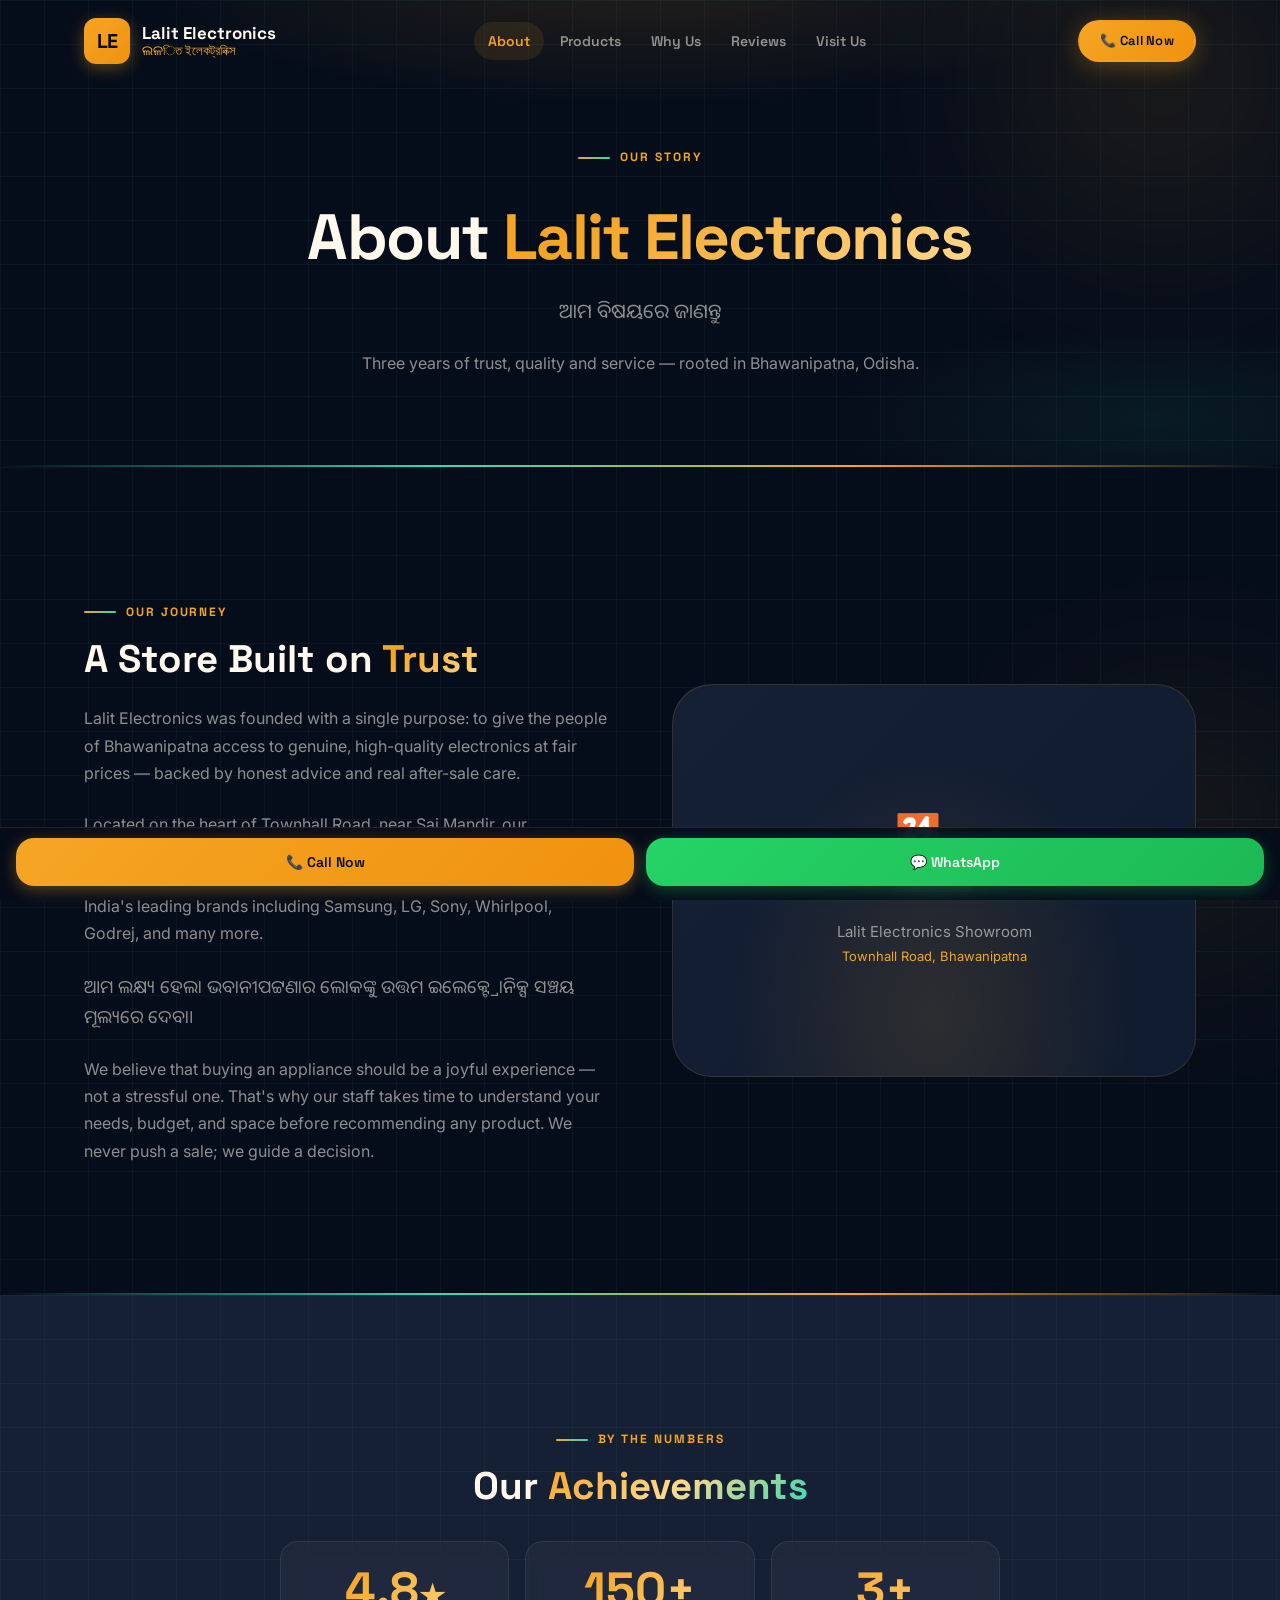
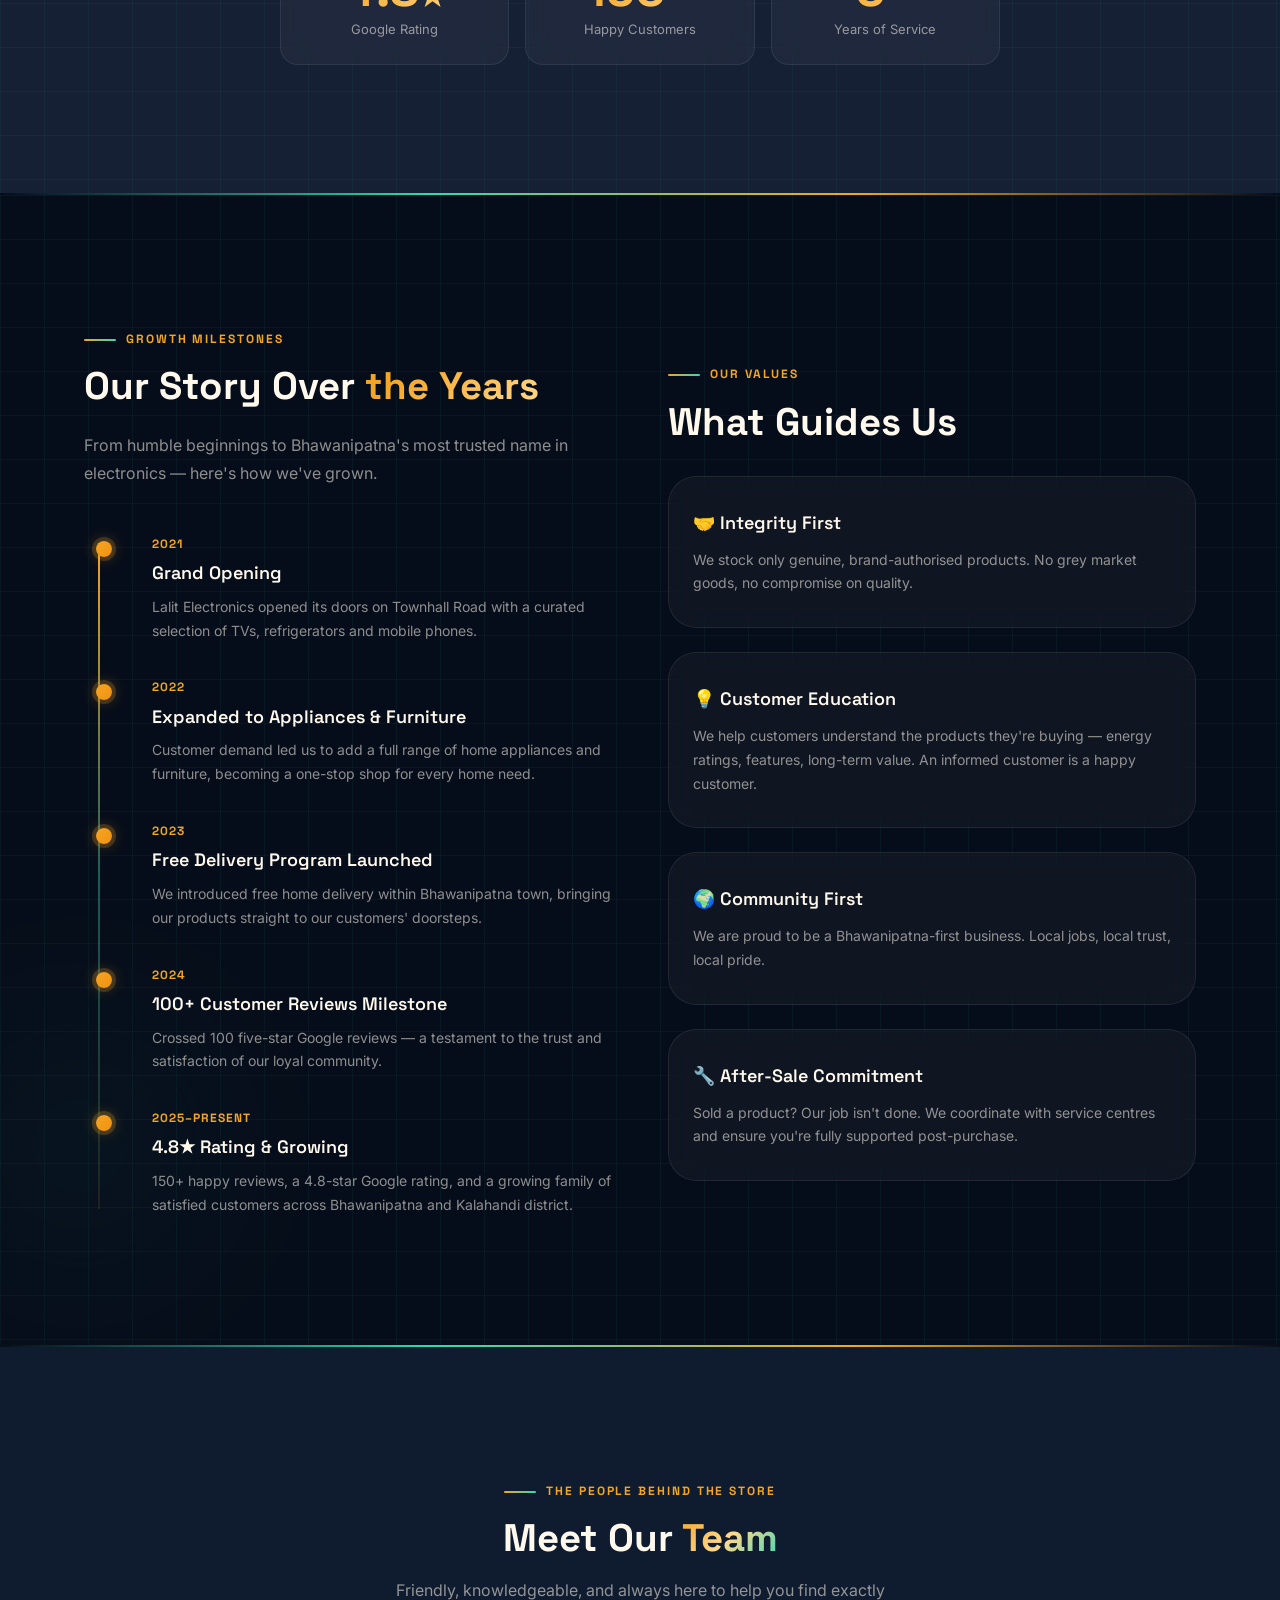
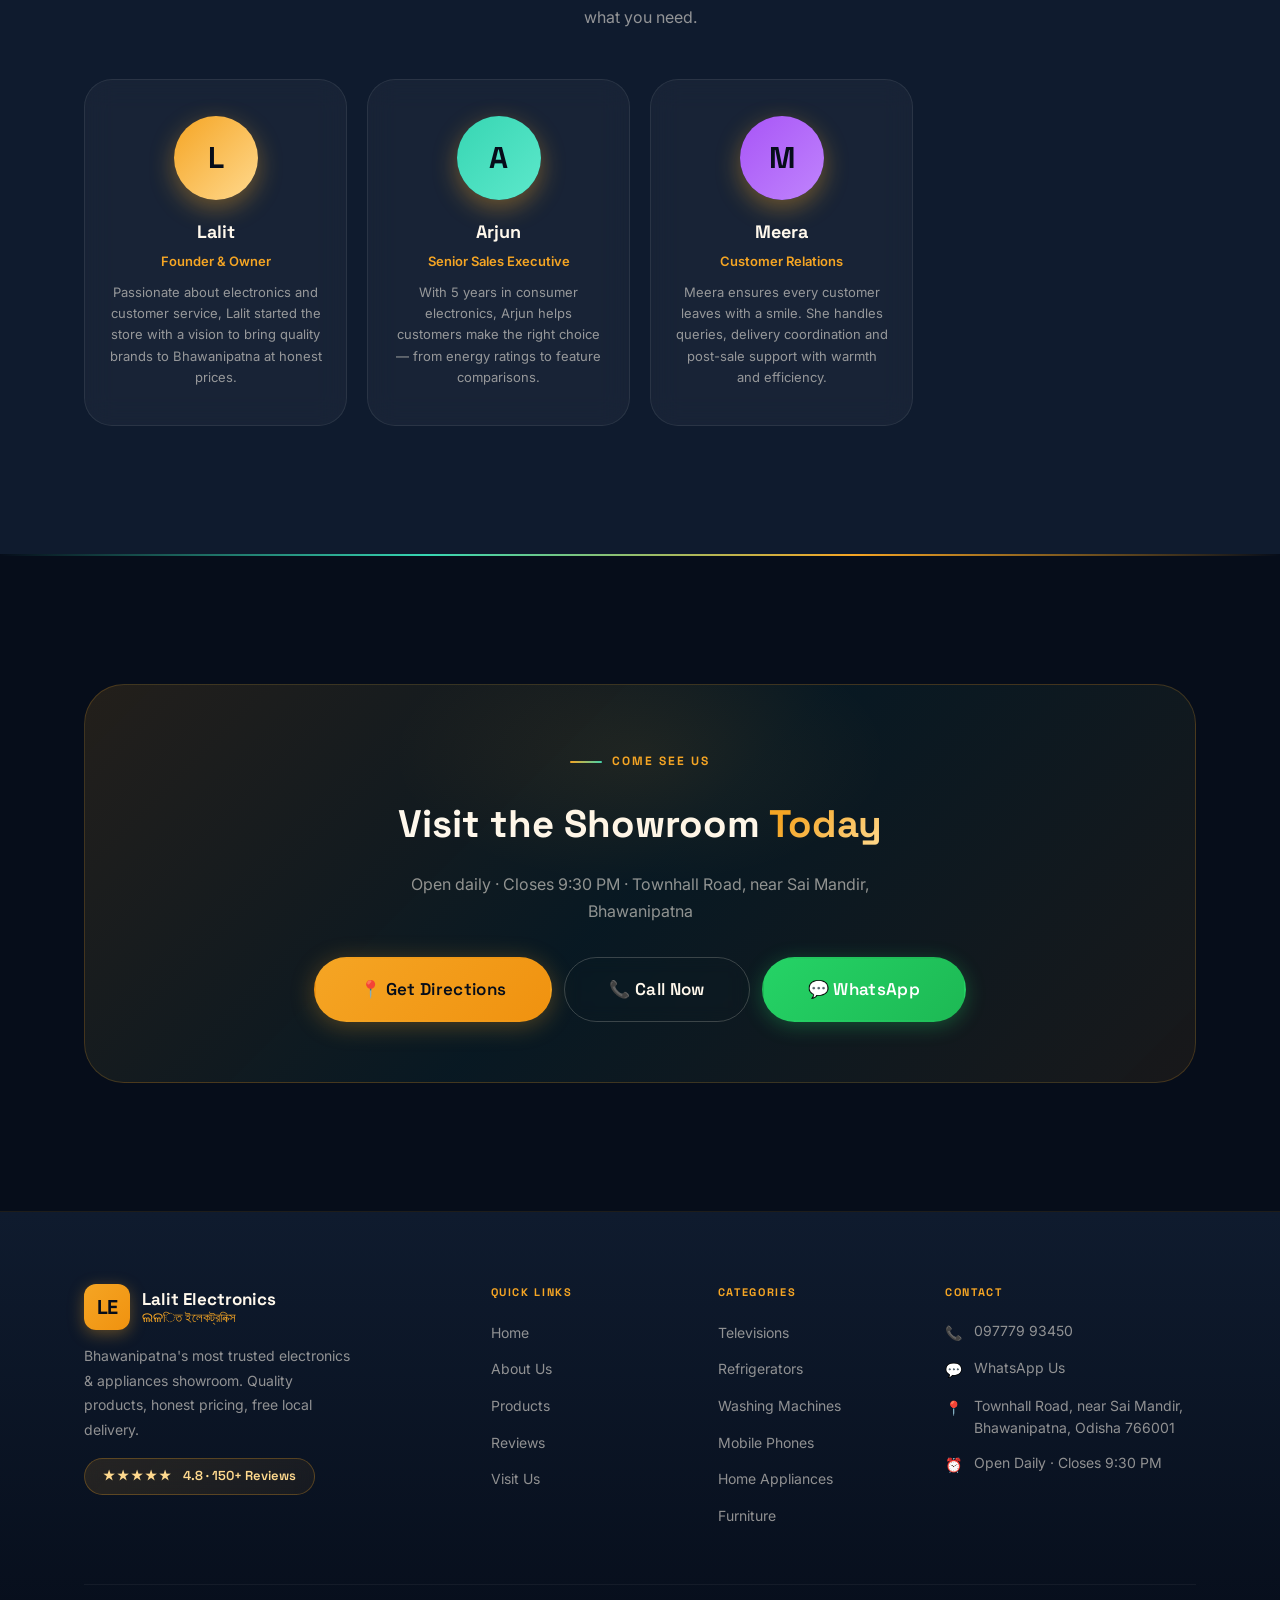
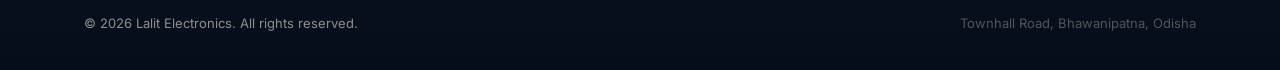
==== about.html @ ec1c6d99 "Initial commit with premium design overhaul" ====
<!DOCTYPE html>
<html lang="en">
<head>
  <meta charset="UTF-8" />
  <meta name="viewport" content="width=device-width, initial-scale=1.0" />
  <title>About Us — Lalit Electronics | Our Story, Bhawanipatna, Odisha</title>
  <meta name="description" content="Learn about Lalit Electronics (ଲଳিত ইলেকট্রনিক্স) — Bhawanipatna's trusted electronics store since 2021. Our story, team and milestones on Townhall Road, Odisha." />
  <link rel="canonical" href="https://lalitelectronics.in/about.html" />

  <link rel="preconnect" href="https://fonts.googleapis.com" />
  <link rel="preconnect" href="https://fonts.gstatic.com" crossorigin />
  <link href="https://fonts.googleapis.com/css2?family=Space+Grotesk:wght@400;500;600;700;800&family=Inter:wght@300;400;500;600&family=Noto+Sans+Oriya:wght@400;700&display=swap" rel="stylesheet" />
  <link rel="stylesheet" href="styles.css" />

  <script type="application/ld+json">
  {
    "@context": "https://schema.org",
    "@type": "ElectronicsStore",
    "name": "Lalit Electronics",
    "alternateName": "ଲଳিତ ଇଲେକ୍ଟ୍ରୋନিକ୍ସ",
    "url": "https://lalitelectronics.in",
    "telephone": "+919777993450",
    "address": {
      "@type": "PostalAddress",
      "streetAddress": "Townhall Road, near Sai Mandir",
      "addressLocality": "Bhawanipatna",
      "addressRegion": "Odisha",
      "postalCode": "766001",
      "addressCountry": "IN"
    },
    "aggregateRating": {
      "@type": "AggregateRating",
      "ratingValue": "4.8",
      "reviewCount": "150"
    },
    "openingHours": "Mo-Su 00:00-21:30"
  }
  </script>
</head>
<body>

<!-- ══ HEADER ════════════════════════════════════════════ -->
<header id="site-header" role="banner">
  <div class="container">
    <div class="header-inner">
      <a href="index.html" class="site-logo" aria-label="Lalit Electronics – Home">
        <div class="logo-mark" aria-hidden="true">LE</div>
        <div class="logo-text">
          <span class="logo-en">Lalit Electronics</span>
          <span class="logo-or">ଲଳিত ইলেকট্রনিক্স</span>
        </div>
      </a>
      <nav class="site-nav" aria-label="Main navigation">
        <a href="about.html"    data-nav-link>About</a>
        <a href="products.html" data-nav-link>Products</a>
        <a href="index.html#why-us">Why Us</a>
        <a href="reviews.html"  data-nav-link>Reviews</a>
        <a href="contact.html"  data-nav-link>Visit Us</a>
      </nav>
      <div class="header-cta">
        <a href="tel:+919777993450" class="btn btn-primary btn-sm" id="header-call-btn">📞 Call Now</a>
        <button class="hamburger" id="hamburger" aria-label="Open menu" aria-expanded="false" aria-controls="mobile-drawer">
          <span></span><span></span><span></span>
        </button>
      </div>
    </div>
  </div>
</header>

<!-- ══ MOBILE DRAWER ══════════════════════════════════════ -->
<div id="mobile-drawer" role="dialog" aria-label="Navigation menu" aria-modal="true">
  <a href="index.html" class="site-logo">
    <div class="logo-mark" aria-hidden="true">LE</div>
    <div class="logo-text">
      <span class="logo-en">Lalit Electronics</span>
      <span class="logo-or">ଲଳিত ইলেকট্রনিক্স</span>
    </div>
  </a>
  <nav class="drawer-nav" aria-label="Mobile navigation">
    <a href="index.html">Home</a>
    <a href="about.html"    data-nav-link>About</a>
    <a href="products.html" data-nav-link>Products</a>
    <a href="reviews.html"  data-nav-link>Reviews</a>
    <a href="contact.html"  data-nav-link>Visit Us</a>
  </nav>
  <div class="drawer-actions">
    <a href="tel:+919777993450"           class="btn btn-primary btn-lg"   id="drawer-call-btn">📞 Call Now</a>
    <a href="https://wa.me/919777993450"  class="btn btn-whatsapp btn-lg"  target="_blank" rel="noopener noreferrer" id="drawer-wa-btn">💬 WhatsApp</a>
  </div>
</div>

<main id="main-content">

<!-- ══ PAGE HERO ══════════════════════════════════════════ -->
<section class="page-hero" aria-labelledby="about-page-heading">
  <div class="page-hero-bg" aria-hidden="true"></div>
  <div class="page-hero-circuit" aria-hidden="true"></div>
  <div class="orb orb-amber" aria-hidden="true" style="position:absolute;width:480px;height:480px;top:-160px;right:-120px;opacity:.45;pointer-events:none;"></div>
  <div class="container">
    <div class="hero-inner">
      <span class="section-label reveal">Our Story</span>
      <h1 class="display-lg hero-title reveal reveal-delay-1" id="about-page-heading">
        About <span class="gradient-text-amber">Lalit Electronics</span>
      </h1>
      <p class="odia reveal reveal-delay-2" style="color:var(--text-dim);font-size:20px;">ଆମ ବିଷୟରେ ଜାଣନ୍ତୁ</p>
      <p class="body-md reveal reveal-delay-3" style="color:var(--text-dim);max-width:560px;">
        Three years of trust, quality and service — rooted in Bhawanipatna, Odisha.
      </p>
    </div>
  </div>
</section>

<!-- ══ FULL STORY ══════════════════════════════════════════ -->
<div class="teal-stripe" aria-hidden="true"></div>
<section class="section-dark circuit-bg" aria-labelledby="story-heading">
  <div class="orb orb-amber" aria-hidden="true" style="position:absolute;width:400px;height:400px;right:-100px;top:20%;opacity:.4;pointer-events:none;"></div>
  <div class="container">
    <div class="about-split">
      <div class="reveal">
        <span class="section-label">Our Journey</span>
        <h2 class="headline-xl" id="story-heading">A Store Built on <span class="gradient-text-amber">Trust</span></h2>
        <p class="body-md mt-3" style="color:var(--text-dim);">
          Lalit Electronics was founded with a single purpose: to give the people of Bhawanipatna access to genuine, high-quality electronics at fair prices — backed by honest advice and real after-sale care.
        </p>
        <p class="body-md mt-3" style="color:var(--text-dim);">
          Located on the heart of Townhall Road, near Sai Mandir, our showroom has grown from a small electronics outlet to one of the most recognised names in Kalahandi district. We stock products from India's leading brands including Samsung, LG, Sony, Whirlpool, Godrej, and many more.
        </p>
        <p class="odia mt-3" style="color:var(--text-dim);">
          ଆମ ଲକ୍ଷ୍ୟ ହେଲା ଭବାନୀପଟ୍ଟଣାର ଲୋକଙ୍କୁ ଉତ୍ତମ ଇଲେକ୍ଟ୍ରୋନିକ୍ସ ସଞ୍ଚୟ ମୂଲ୍ୟରେ ଦେବା।
        </p>
        <p class="body-md mt-3" style="color:var(--text-dim);">
          We believe that buying an appliance should be a joyful experience — not a stressful one. That's why our staff takes time to understand your needs, budget, and space before recommending any product. We never push a sale; we guide a decision.
        </p>
      </div>
      <div class="about-visual reveal reveal-delay-2">
        <div class="visual-icon" aria-hidden="true">🏪</div>
        <p style="text-align:center;">Lalit Electronics Showroom<br /><span style="color:var(--amber);font-size:13px;">Townhall Road, Bhawanipatna</span></p>
      </div>
    </div>
  </div>
</section>

<!-- ══ STATS ══════════════════════════════════════════════ -->
<div class="teal-stripe" aria-hidden="true"></div>
<section class="section-panel-2 circuit-bg" aria-label="Key statistics">
  <div class="container">
    <div class="text-center mb-4">
      <span class="section-label reveal">By the Numbers</span>
      <h2 class="headline-xl reveal reveal-delay-1">Our <span class="gradient-text">Achievements</span></h2>
    </div>
    <div class="stats-row" style="max-width:720px;margin-inline:auto;grid-template-columns:repeat(3,1fr);">
      <div class="stat-card reveal">
        <div class="stat-number">4.8<span style="font-size:.6em">★</span></div>
        <div class="stat-label">Google Rating</div>
      </div>
      <div class="stat-card reveal reveal-delay-1">
        <div class="stat-number">150+</div>
        <div class="stat-label">Happy Customers</div>
      </div>
      <div class="stat-card reveal reveal-delay-2">
        <div class="stat-number">3+</div>
        <div class="stat-label">Years of Service</div>
      </div>
    </div>
  </div>
</section>

<!-- ══ TIMELINE ════════════════════════════════════════════ -->
<div class="teal-stripe" aria-hidden="true"></div>
<section class="section-dark circuit-bg" aria-labelledby="timeline-heading">
  <div class="orb orb-teal" aria-hidden="true" style="position:absolute;width:400px;height:400px;left:-120px;bottom:0;opacity:.35;pointer-events:none;"></div>
  <div class="container">
    <div class="about-split" style="gap:56px;">
      <div class="reveal">
        <span class="section-label">Growth Milestones</span>
        <h2 class="headline-xl" id="timeline-heading">Our Story Over <span class="gradient-text-amber">the Years</span></h2>
        <p class="body-md mt-3" style="color:var(--text-dim);">
          From humble beginnings to Bhawanipatna's most trusted name in electronics — here's how we've grown.
        </p>
        <div class="timeline mt-6">
          <div class="timeline-item">
            <div class="timeline-year">2021</div>
            <div class="timeline-event">Grand Opening</div>
            <p class="timeline-desc">Lalit Electronics opened its doors on Townhall Road with a curated selection of TVs, refrigerators and mobile phones.</p>
          </div>
          <div class="timeline-item">
            <div class="timeline-year">2022</div>
            <div class="timeline-event">Expanded to Appliances &amp; Furniture</div>
            <p class="timeline-desc">Customer demand led us to add a full range of home appliances and furniture, becoming a one-stop shop for every home need.</p>
          </div>
          <div class="timeline-item">
            <div class="timeline-year">2023</div>
            <div class="timeline-event">Free Delivery Program Launched</div>
            <p class="timeline-desc">We introduced free home delivery within Bhawanipatna town, bringing our products straight to our customers' doorsteps.</p>
          </div>
          <div class="timeline-item">
            <div class="timeline-year">2024</div>
            <div class="timeline-event">100+ Customer Reviews Milestone</div>
            <p class="timeline-desc">Crossed 100 five-star Google reviews — a testament to the trust and satisfaction of our loyal community.</p>
          </div>
          <div class="timeline-item" style="padding-bottom:0;">
            <div class="timeline-year">2025–Present</div>
            <div class="timeline-event">4.8★ Rating &amp; Growing</div>
            <p class="timeline-desc">150+ happy reviews, a 4.8-star Google rating, and a growing family of satisfied customers across Bhawanipatna and Kalahandi district.</p>
          </div>
        </div>
      </div>

      <!-- Values -->
      <div class="reveal reveal-delay-2">
        <span class="section-label">Our Values</span>
        <h2 class="headline-xl">What Guides Us</h2>
        <div style="display:flex;flex-direction:column;gap:24px;margin-top:32px;">
          <div class="why-card">
            <div class="why-title">🤝 Integrity First</div>
            <p class="why-desc">We stock only genuine, brand-authorised products. No grey market goods, no compromise on quality.</p>
          </div>
          <div class="why-card">
            <div class="why-title">💡 Customer Education</div>
            <p class="why-desc">We help customers understand the products they're buying — energy ratings, features, long-term value. An informed customer is a happy customer.</p>
          </div>
          <div class="why-card">
            <div class="why-title">🌍 Community First</div>
            <p class="why-desc">We are proud to be a Bhawanipatna-first business. Local jobs, local trust, local pride.</p>
          </div>
          <div class="why-card">
            <div class="why-title">🔧 After-Sale Commitment</div>
            <p class="why-desc">Sold a product? Our job isn't done. We coordinate with service centres and ensure you're fully supported post-purchase.</p>
          </div>
        </div>
      </div>
    </div>
  </div>
</section>

<!-- ══ TEAM ════════════════════════════════════════════════ -->
<div class="teal-stripe" aria-hidden="true"></div>
<section class="section-panel" aria-labelledby="team-heading">
  <div class="container">
    <div class="text-center mb-4">
      <span class="section-label reveal">The People Behind the Store</span>
      <h2 class="headline-xl reveal reveal-delay-1" id="team-heading">Meet Our <span class="gradient-text">Team</span></h2>
      <p class="body-md text-dim mt-2 reveal reveal-delay-2" style="max-width:500px;margin-inline:auto;">
        Friendly, knowledgeable, and always here to help you find exactly what you need.
      </p>
    </div>
    <div class="team-grid mt-6">
      <div class="team-card reveal">
        <div class="team-avatar" aria-label="Lalit, Owner">L</div>
        <div class="team-name">Lalit</div>
        <div class="team-role">Founder &amp; Owner</div>
        <p class="team-bio">Passionate about electronics and customer service, Lalit started the store with a vision to bring quality brands to Bhawanipatna at honest prices.</p>
      </div>
      <div class="team-card reveal reveal-delay-1">
        <div class="team-avatar" style="background:linear-gradient(135deg,#37D6B3,#5de8cb);" aria-label="Arjun, Sales Lead">A</div>
        <div class="team-name">Arjun</div>
        <div class="team-role">Senior Sales Executive</div>
        <p class="team-bio">With 5 years in consumer electronics, Arjun helps customers make the right choice — from energy ratings to feature comparisons.</p>
      </div>
      <div class="team-card reveal reveal-delay-2">
        <div class="team-avatar" style="background:linear-gradient(135deg,#a855f7,#c084fc);" aria-label="Meera, Customer Relations">M</div>
        <div class="team-name">Meera</div>
        <div class="team-role">Customer Relations</div>
        <p class="team-bio">Meera ensures every customer leaves with a smile. She handles queries, delivery coordination and post-sale support with warmth and efficiency.</p>
      </div>
    </div>
  </div>
</section>

<!-- ══ CTA BANNER ══════════════════════════════════════════ -->
<div class="teal-stripe" aria-hidden="true"></div>
<section class="section-dark" aria-labelledby="about-cta-heading">
  <div class="container">
    <div class="cta-banner reveal">
      <span class="section-label text-center" style="justify-content:center;">Come See Us</span>
      <h2 class="headline-xl mt-2" id="about-cta-heading">Visit the Showroom <span class="gradient-text-amber">Today</span></h2>
      <p class="body-md mt-3" style="color:var(--text-dim);max-width:480px;margin-inline:auto;">
        Open daily · Closes 9:30 PM · Townhall Road, near Sai Mandir, Bhawanipatna
      </p>
      <div style="display:flex;gap:12px;flex-wrap:wrap;justify-content:center;margin-top:32px;">
        <a href="contact.html"                 class="btn btn-primary btn-lg"  id="about-cta-visit">📍 Get Directions</a>
        <a href="tel:+919777993450"            class="btn btn-outline btn-lg"  id="about-cta-call">📞 Call Now</a>
        <a href="https://wa.me/919777993450"   class="btn btn-whatsapp btn-lg" target="_blank" rel="noopener noreferrer" id="about-cta-wa">💬 WhatsApp</a>
      </div>
    </div>
  </div>
</section>

</main>

<!-- ══ FOOTER ═════════════════════════════════════════════ -->
<footer id="site-footer" role="contentinfo">
  <div class="container">
    <div class="footer-grid">
      <div class="footer-brand">
        <a href="index.html" class="site-logo" aria-label="Lalit Electronics Home">
          <div class="logo-mark" aria-hidden="true">LE</div>
          <div class="logo-text">
            <span class="logo-en">Lalit Electronics</span>
            <span class="logo-or">ଲଳিত ইলেকট্রনিক্স</span>
          </div>
        </a>
        <p class="footer-desc">Bhawanipatna's most trusted electronics &amp; appliances showroom. Quality products, honest pricing, free local delivery.</p>
        <div style="margin-top:16px;"><div class="rating-pill" style="font-size:13px;"><span class="stars">★★★★★</span> 4.8 · 150+ Reviews</div></div>
      </div>
      <div>
        <div class="footer-heading">Quick Links</div>
        <ul class="footer-links">
          <li><a href="index.html">Home</a></li>
          <li><a href="about.html">About Us</a></li>
          <li><a href="products.html">Products</a></li>
          <li><a href="reviews.html">Reviews</a></li>
          <li><a href="contact.html">Visit Us</a></li>
        </ul>
      </div>
      <div>
        <div class="footer-heading">Categories</div>
        <ul class="footer-links">
          <li><a href="products.html#televisions">Televisions</a></li>
          <li><a href="products.html#refrigerators">Refrigerators</a></li>
          <li><a href="products.html#washing-machines">Washing Machines</a></li>
          <li><a href="products.html#mobile-phones">Mobile Phones</a></li>
          <li><a href="products.html#home-appliances">Home Appliances</a></li>
          <li><a href="products.html#furniture">Furniture</a></li>
        </ul>
      </div>
      <div>
        <div class="footer-heading">Contact</div>
        <a href="tel:+919777993450" class="footer-contact-item" id="footer-phone"><span class="icon" aria-hidden="true">📞</span><span>097779 93450</span></a>
        <a href="https://wa.me/919777993450" class="footer-contact-item" target="_blank" rel="noopener noreferrer" id="footer-wa"><span class="icon" aria-hidden="true">💬</span><span>WhatsApp Us</span></a>
        <div class="footer-contact-item"><span class="icon" aria-hidden="true">📍</span><span>Townhall Road, near Sai Mandir, Bhawanipatna, Odisha 766001</span></div>
        <div class="footer-contact-item"><span class="icon" aria-hidden="true">⏰</span><span>Open Daily · Closes 9:30 PM</span></div>
      </div>
    </div>
    <div class="footer-bottom">
      <p class="footer-copy">&copy; <span class="footer-year">2026</span> Lalit Electronics. All rights reserved.</p>
      <p class="footer-copy" style="color:rgba(255,248,236,.3);">Townhall Road, Bhawanipatna, Odisha</p>
    </div>
  </div>
</footer>

<!-- ══ STICKY MOBILE BAR ═══════════════════════════════════ -->
<div id="mobile-bar" role="navigation" aria-label="Quick actions" style="display:flex;">
  <a href="tel:+919777993450"          class="mbar-call" id="mbar-call">📞 Call Now</a>
  <a href="https://wa.me/919777993450" class="mbar-wa"   target="_blank" rel="noopener noreferrer" id="mbar-wa">💬 WhatsApp</a>
</div>

<script src="script.js"></script>
</body>
</html>
---- styles.css ----
/* ============================================================
   LALIT ELECTRONICS — PREMIUM DESIGN SYSTEM v2
   Ultra-modern · Glassmorphic · Neon Accents · Cinematic
   ============================================================ */

@import url('https://fonts.googleapis.com/css2?family=Space+Grotesk:wght@400;500;600;700;800&family=Inter:wght@300;400;500;600&family=Noto+Sans+Oriya:wght@400;700&display=swap');

/* ── Design Tokens ─────────────────────────────────────── */
:root {
  --ink:          #060d1a;
  --ink-2:        #0B1220;
  --panel:        #0f1b2e;
  --panel-2:      #162035;
  --panel-3:      #1c2840;
  --glass:        rgba(255,255,255,.04);
  --glass-border: rgba(255,255,255,.08);
  --amber:        #F5A524;
  --amber-soft:   #FFD98E;
  --amber-glow:   rgba(245,165,36,.18);
  --amber-dim:    rgba(245,165,36,.08);
  --teal:         #37D6B3;
  --teal-glow:    rgba(55,214,179,.14);
  --paper:        #F6F3EC;
  --paper-dim:    #EAE5D8;
  --cream:        #FFF8EC;
  --text-dim:     rgba(255,248,236,.55);
  --text-mid:     rgba(255,248,236,.78);
  --circuit:      rgba(55,214,179,.05);

  --font-head: 'Space Grotesk', sans-serif;
  --font-body: 'Inter', sans-serif;
  --font-odia: 'Noto Sans Oriya', sans-serif;

  --ease-out:    cubic-bezier(.16,1,.3,1);
  --ease-spring: cubic-bezier(.34,1.56,.64,1);
  --ease-bounce: cubic-bezier(.68,-.6,.32,1.6);

  --r-sm:   4px;
  --r-md:   10px;
  --r-lg:   18px;
  --r-xl:   28px;
  --r-2xl:  40px;
  --r-full: 9999px;

  --section-v: clamp(72px,10vw,128px);
  --page-h:    clamp(20px,5vw,80px);
  --gap:       8px;
}

/* ── Reset ─────────────────────────────────────────────── */
*, *::before, *::after { box-sizing: border-box; margin: 0; padding: 0; }
html { scroll-behavior: smooth; font-size: 16px; }
body {
  font-family: var(--font-body);
  background: var(--ink);
  color: var(--cream);
  line-height: 1.6;
  overflow-x: hidden;
}
img { display: block; max-width: 100%; }
a { color: inherit; text-decoration: none; }
ul { list-style: none; }
button { border: none; background: none; cursor: pointer; font-family: inherit; }
input, textarea, select { font-family: inherit; }

/* ── Focus ─────────────────────────────────────────────── */
:focus-visible {
  outline: 2px solid var(--amber);
  outline-offset: 3px;
  border-radius: var(--r-sm);
}

/* ── Gradient Text ─────────────────────────────────────── */
.gradient-text {
  background: linear-gradient(135deg, var(--amber) 0%, var(--amber-soft) 50%, var(--teal) 100%);
  -webkit-background-clip: text;
  -webkit-text-fill-color: transparent;
  background-clip: text;
}
.gradient-text-amber {
  background: linear-gradient(135deg, var(--amber) 20%, var(--amber-soft) 100%);
  -webkit-background-clip: text;
  -webkit-text-fill-color: transparent;
  background-clip: text;
}

/* ── Typography ────────────────────────────────────────── */
.display-xl {
  font-family: var(--font-head);
  font-size: clamp(38px,6.5vw,88px);
  font-weight: 800;
  line-height: 1.04;
  letter-spacing: -0.03em;
}
.display-lg {
  font-family: var(--font-head);
  font-size: clamp(30px,5vw,64px);
  font-weight: 700;
  line-height: 1.08;
  letter-spacing: -0.025em;
}
.headline-xl {
  font-family: var(--font-head);
  font-size: clamp(22px,3vw,44px);
  font-weight: 700;
  line-height: 1.18;
}
.headline-md {
  font-family: var(--font-head);
  font-size: clamp(18px,2.2vw,30px);
  font-weight: 600;
  line-height: 1.3;
}
.headline-sm {
  font-family: var(--font-head);
  font-size: clamp(16px,1.8vw,22px);
  font-weight: 600;
  line-height: 1.4;
}
.body-lg  { font-size: 18px; line-height: 1.75; }
.body-md  { font-size: 16px; line-height: 1.7;  }
.body-sm  { font-size: 14px; line-height: 1.65; }
.label-caps {
  font-family: var(--font-head);
  font-size: 12px; font-weight: 700;
  letter-spacing: 0.14em;
  text-transform: uppercase;
}
.odia {
  font-family: var(--font-odia);
  font-size: 18px;
  line-height: 1.7;
}

/* ── Container ─────────────────────────────────────────── */
.container {
  width: 100%;
  max-width: 1240px;
  margin-inline: auto;
  padding-inline: var(--page-h);
}

/* ── Utilities ─────────────────────────────────────────── */
.text-amber  { color: var(--amber); }
.text-teal   { color: var(--teal); }
.text-cream  { color: var(--cream); }
.text-dim    { color: var(--text-dim); }
.text-center { text-align: center; }
.mt-1 { margin-top: 8px; }  .mt-2 { margin-top: 16px; }
.mt-3 { margin-top: 24px; } .mt-4 { margin-top: 32px; }
.mt-6 { margin-top: 48px; } .mt-8 { margin-top: 64px; }
.mb-2 { margin-bottom: 16px; } .mb-4 { margin-bottom: 32px; }
.flex-center  { display: flex; align-items: center; justify-content: center; }
.flex-between { display: flex; align-items: center; justify-content: space-between; }
.gap-2 { gap: 16px; } .gap-3 { gap: 24px; } .gap-4 { gap: 32px; }

/* ── Decorative Orbs ───────────────────────────────────── */
.orb {
  position: absolute;
  border-radius: 50%;
  filter: blur(80px);
  pointer-events: none;
  z-index: 0;
  animation: orb-drift 8s ease-in-out infinite;
}
.orb-amber {
  background: radial-gradient(circle, rgba(245,165,36,.28) 0%, transparent 70%);
}
.orb-teal {
  background: radial-gradient(circle, rgba(55,214,179,.18) 0%, transparent 70%);
}
@keyframes orb-drift {
  0%,100% { transform: translate(0,0) scale(1); }
  33%      { transform: translate(20px,-15px) scale(1.05); }
  66%      { transform: translate(-15px,20px) scale(.96); }
}

/* ── Circuit Texture ───────────────────────────────────── */
.circuit-bg {
  position: relative;
}
.circuit-bg::before {
  content: '';
  position: absolute; inset: 0; z-index: 0;
  background-image:
    linear-gradient(var(--circuit) 1px, transparent 1px),
    linear-gradient(90deg, var(--circuit) 1px, transparent 1px);
  background-size: 44px 44px;
  pointer-events: none;
}
.circuit-bg > * { position: relative; z-index: 1; }

/* ── Ambient Pulse ─────────────────────────────────────── */
.amber-glow::after {
  content: '';
  position: absolute;
  bottom: -80px; left: 50%; transform: translateX(-50%);
  width: 700px; height: 350px;
  background: radial-gradient(ellipse at center, rgba(245,165,36,.16) 0%, transparent 68%);
  pointer-events: none;
  animation: ambient-pulse 4s ease-in-out infinite;
}
@keyframes ambient-pulse {
  0%,100% { opacity:.55; transform: translateX(-50%) scale(1);   }
  50%      { opacity:1;   transform: translateX(-50%) scale(1.1); }
}

/* ── Animated Gradient Border ──────────────────────────── */
@property --angle {
  syntax: '<angle>';
  initial-value: 0deg;
  inherits: false;
}
.glow-border {
  position: relative;
  border-radius: var(--r-lg);
  z-index: 0;
}
.glow-border::before {
  content: '';
  position: absolute; inset: -1px; z-index: -1;
  border-radius: inherit;
  background: conic-gradient(from var(--angle),
    transparent 60%,
    var(--amber) 72%,
    var(--teal)  80%,
    transparent 90%
  );
  animation: spin-border 4s linear infinite;
  opacity: 0;
  transition: opacity .35s;
}
.glow-border:hover::before { opacity: 1; }
@keyframes spin-border {
  to { --angle: 360deg; }
}

/* ── Section Heading Label ─────────────────────────────── */
.section-label {
  display: inline-flex;
  align-items: center;
  gap: 10px;
  color: var(--amber);
  font-family: var(--font-head);
  font-size: 12px;
  font-weight: 700;
  letter-spacing: 0.16em;
  text-transform: uppercase;
  margin-bottom: 14px;
}
.section-label::before {
  content: '';
  width: 32px; height: 2px;
  background: linear-gradient(90deg, var(--amber), var(--teal));
  border-radius: 2px;
}

/* ── Scroll Reveal ─────────────────────────────────────── */
.reveal {
  opacity: 0;
  transform: translateY(36px);
  transition: opacity .7s var(--ease-out), transform .7s var(--ease-out);
}
.reveal.visible { opacity: 1; transform: translateY(0); }
.reveal-delay-1 { transition-delay: .1s; }
.reveal-delay-2 { transition-delay: .2s; }
.reveal-delay-3 { transition-delay: .32s; }
.reveal-delay-4 { transition-delay: .44s; }
.reveal-left  { transform: translateX(-40px); }
.reveal-right { transform: translateX(40px);  }
.reveal-left.visible, .reveal-right.visible { transform: translateX(0); }

/* ── Buttons ───────────────────────────────────────────── */
.btn {
  position: relative;
  display: inline-flex;
  align-items: center;
  justify-content: center;
  gap: 8px;
  padding: 13px 30px;
  border-radius: var(--r-full);
  font-family: var(--font-head);
  font-size: 15px;
  font-weight: 600;
  letter-spacing: 0.02em;
  transition: all .25s var(--ease-out);
  cursor: pointer;
  white-space: nowrap;
  overflow: hidden;
}
/* Shimmer sweep */
.btn::after {
  content: '';
  position: absolute;
  inset: 0;
  background: linear-gradient(105deg, transparent 40%, rgba(255,255,255,.22) 50%, transparent 60%);
  transform: translateX(-100%);
  transition: transform .5s ease;
}
.btn:hover::after { transform: translateX(100%); }

.btn-primary {
  background: linear-gradient(135deg, var(--amber) 0%, #f0920f 100%);
  color: var(--ink);
  border: 2px solid transparent;
  box-shadow: 0 4px 24px rgba(245,165,36,.3);
}
.btn-primary:hover {
  background: linear-gradient(135deg, var(--amber-soft) 0%, var(--amber) 100%);
  box-shadow: 0 8px 32px rgba(245,165,36,.5), 0 0 0 4px rgba(245,165,36,.12);
  transform: translateY(-3px);
}
.btn-outline {
  background: transparent;
  color: var(--cream);
  border: 1.5px solid rgba(255,248,236,.2);
  backdrop-filter: blur(8px);
}
.btn-outline:hover {
  border-color: var(--amber);
  color: var(--amber);
  background: rgba(245,165,36,.08);
  box-shadow: 0 0 20px rgba(245,165,36,.2), inset 0 0 20px rgba(245,165,36,.04);
  transform: translateY(-3px);
}
.btn-teal {
  background: linear-gradient(135deg, var(--teal) 0%, #29b898 100%);
  color: var(--ink);
  border: 2px solid transparent;
  box-shadow: 0 4px 20px rgba(55,214,179,.3);
}
.btn-teal:hover {
  box-shadow: 0 8px 32px rgba(55,214,179,.5);
  transform: translateY(-3px);
}
.btn-whatsapp {
  background: linear-gradient(135deg, #25D366 0%, #1db954 100%);
  color: #fff;
  border: 2px solid transparent;
  box-shadow: 0 4px 20px rgba(37,211,102,.3);
}
.btn-whatsapp:hover {
  box-shadow: 0 8px 32px rgba(37,211,102,.5);
  transform: translateY(-3px);
}
.btn-glass {
  background: var(--glass);
  color: var(--cream);
  border: 1px solid var(--glass-border);
  backdrop-filter: blur(16px);
}
.btn-glass:hover {
  background: rgba(255,255,255,.08);
  border-color: rgba(245,165,36,.3);
  transform: translateY(-3px);
}
.btn-sm  { padding: 9px 20px;  font-size: 13px; }
.btn-lg  { padding: 17px 44px; font-size: 17px; }

/* ── Rating Pill ───────────────────────────────────────── */
.rating-pill {
  display: inline-flex;
  align-items: center;
  gap: 10px;
  background: linear-gradient(135deg, rgba(245,165,36,.12), rgba(245,165,36,.06));
  border: 1px solid rgba(245,165,36,.28);
  border-radius: var(--r-full);
  padding: 7px 18px;
  color: var(--amber-soft);
  font-family: var(--font-head);
  font-size: 14px;
  font-weight: 600;
  backdrop-filter: blur(8px);
}
.stars { letter-spacing: 2px; }

/* ── Glass Card Base ───────────────────────────────────── */
.glass-card {
  background: var(--glass);
  backdrop-filter: blur(20px);
  -webkit-backdrop-filter: blur(20px);
  border: 1px solid var(--glass-border);
  border-radius: var(--r-xl);
}

/* ── Section Divider ───────────────────────────────────── */
.section-divider {
  height: 1px;
  background: linear-gradient(90deg, transparent, rgba(245,165,36,.2), rgba(55,214,179,.15), transparent);
  border: none;
}

/* ====================================================
   HEADER
   ==================================================== */
#site-header {
  position: fixed;
  top: 0; left: 0; right: 0;
  z-index: 900;
  padding: 18px 0;
  transition: all .35s var(--ease-out);
}
#site-header.scrolled {
  background: rgba(6,13,26,.82);
  backdrop-filter: blur(24px);
  -webkit-backdrop-filter: blur(24px);
  border-bottom: 1px solid rgba(245,165,36,.1);
  padding: 10px 0;
  box-shadow: 0 8px 40px rgba(0,0,0,.4);
}
.header-inner {
  display: flex;
  align-items: center;
  justify-content: space-between;
  gap: 16px;
}

/* Logo */
.site-logo {
  display: flex;
  align-items: center;
  gap: 12px;
  flex-shrink: 0;
}
.logo-mark {
  width: 46px; height: 46px;
  background: linear-gradient(135deg, var(--amber) 0%, #f0920f 100%);
  border-radius: 12px;
  display: flex; align-items: center; justify-content: center;
  font-family: var(--font-head);
  font-size: 20px; font-weight: 800;
  color: var(--ink);
  letter-spacing: -1px;
  flex-shrink: 0;
  box-shadow: 0 4px 16px rgba(245,165,36,.35);
  transition: box-shadow .25s, transform .25s;
}
.site-logo:hover .logo-mark {
  box-shadow: 0 6px 24px rgba(245,165,36,.6);
  transform: rotate(-4deg) scale(1.05);
}
.logo-text { display: flex; flex-direction: column; line-height: 1.2; }
.logo-en {
  font-family: var(--font-head);
  font-size: 17px; font-weight: 700;
  color: var(--cream);
}
.logo-or {
  font-family: var(--font-odia);
  font-size: 13px;
  color: var(--amber);
}

/* Desktop Nav */
.site-nav { display: flex; align-items: center; gap: 2px; }
.site-nav a {
  font-family: var(--font-head);
  font-size: 14px; font-weight: 600;
  color: var(--text-dim);
  padding: 8px 14px;
  border-radius: var(--r-full);
  transition: color .2s, background .2s;
  white-space: nowrap;
}
.site-nav a:hover { color: var(--cream); background: rgba(255,255,255,.07); }
.site-nav a.active { color: var(--amber); background: rgba(245,165,36,.1); }

.header-cta { display: flex; align-items: center; gap: 10px; }

/* Hamburger */
.hamburger {
  display: none;
  flex-direction: column;
  justify-content: center;
  align-items: center;
  gap: 5px;
  width: 42px; height: 42px;
  border-radius: var(--r-md);
  border: 1px solid rgba(255,248,236,.12);
  cursor: pointer;
  background: var(--glass);
  backdrop-filter: blur(8px);
  transition: border-color .2s, background .2s;
  padding: 0;
}
.hamburger:hover { border-color: var(--amber); background: rgba(245,165,36,.08); }
.hamburger span {
  display: block;
  width: 20px; height: 2px;
  background: var(--cream);
  border-radius: 2px;
  transition: all .3s var(--ease-out);
}
.hamburger.open span:nth-child(1) { transform: translateY(7px) rotate(45deg); }
.hamburger.open span:nth-child(2) { opacity: 0; transform: scaleX(0); }
.hamburger.open span:nth-child(3) { transform: translateY(-7px) rotate(-45deg); }

/* Mobile Drawer */
#mobile-drawer {
  position: fixed;
  inset: 0; z-index: 800;
  background: linear-gradient(160deg, #060d1a 0%, #0f1b2e 60%, #060d1a 100%);
  display: flex;
  flex-direction: column;
  padding: 88px var(--page-h) 48px;
  transform: translateX(100%);
  transition: transform .4s var(--ease-out);
}
#mobile-drawer::before {
  content: '';
  position: absolute; inset: 0; z-index: 0;
  background: radial-gradient(ellipse 60% 40% at 80% 20%, rgba(245,165,36,.1) 0%, transparent 60%),
              radial-gradient(ellipse 50% 40% at 20% 80%, rgba(55,214,179,.06) 0%, transparent 60%);
  pointer-events: none;
}
#mobile-drawer.open { transform: translateX(0); }
.drawer-nav {
  display: flex; flex-direction: column; gap: 2px;
  margin-top: 32px; position: relative; z-index: 1;
}
.drawer-nav a {
  font-family: var(--font-head);
  font-size: 26px; font-weight: 700;
  color: rgba(255,248,236,.4);
  padding: 14px 0;
  border-bottom: 1px solid rgba(255,255,255,.05);
  transition: color .22s, padding-left .22s;
}
.drawer-nav a:hover, .drawer-nav a.active {
  color: var(--amber);
  padding-left: 12px;
}
.drawer-actions {
  margin-top: 44px;
  display: flex; flex-direction: column; gap: 12px;
  position: relative; z-index: 1;
}

/* ====================================================
   FOOTER
   ==================================================== */
#site-footer {
  background: linear-gradient(180deg, var(--panel) 0%, var(--ink) 100%);
  border-top: 1px solid rgba(245,165,36,.1);
  padding: 72px 0 36px;
}
.footer-grid {
  display: grid;
  grid-template-columns: 2fr 1fr 1fr 1.4fr;
  gap: 48px;
  margin-bottom: 56px;
}
.footer-desc {
  color: var(--text-dim);
  font-size: 14px; line-height: 1.75;
  margin-top: 14px; max-width: 270px;
}
.footer-heading {
  font-family: var(--font-head);
  font-size: 11px; font-weight: 700;
  letter-spacing: 0.15em; text-transform: uppercase;
  color: var(--amber); margin-bottom: 18px;
}
.footer-links { display: flex; flex-direction: column; gap: 11px; }
.footer-links a {
  color: var(--text-dim); font-size: 14px;
  transition: color .2s, transform .2s; display: inline-block;
}
.footer-links a:hover { color: var(--amber); transform: translateX(4px); }
.footer-contact-item {
  display: flex; align-items: flex-start; gap: 11px;
  color: var(--text-dim); font-size: 14px;
  margin-bottom: 13px; transition: color .2s;
}
.footer-contact-item:hover { color: var(--cream); }
.footer-contact-item .icon {
  width: 18px; flex-shrink: 0; margin-top: 2px; color: var(--amber);
}
.footer-bottom {
  border-top: 1px solid rgba(255,255,255,.05);
  padding-top: 28px;
  display: flex; align-items: center;
  justify-content: space-between; flex-wrap: wrap; gap: 12px;
}
.footer-copy { color: var(--text-dim); font-size: 13px; }

/* ====================================================
   STICKY MOBILE BAR
   ==================================================== */
#mobile-bar {
  display: none;
  position: fixed;
  bottom: 0; left: 0; right: 0; z-index: 700;
  background: rgba(6,13,26,.92);
  backdrop-filter: blur(24px);
  -webkit-backdrop-filter: blur(24px);
  border-top: 1px solid rgba(245,165,36,.15);
  padding: 10px 16px 14px;
  gap: 12px;
}
#mobile-bar a {
  flex: 1; display: flex; align-items: center;
  justify-content: center; gap: 8px;
  padding: 13px; border-radius: var(--r-lg);
  font-family: var(--font-head); font-size: 14px; font-weight: 600;
}
.mbar-call {
  background: linear-gradient(135deg, var(--amber), #f0920f);
  color: var(--ink);
  box-shadow: 0 4px 16px rgba(245,165,36,.35);
}
.mbar-wa {
  background: linear-gradient(135deg, #25D366, #1db954);
  color: #fff;
  box-shadow: 0 4px 16px rgba(37,211,102,.3);
}

/* ====================================================
   HERO
   ==================================================== */
#hero {
  min-height: 100svh;
  background: var(--ink);
  display: flex;
  align-items: center;
  padding: 120px 0 80px;
  position: relative;
  overflow: hidden;
}
.hero-bg-radial {
  position: absolute; inset: 0; z-index: 0;
  background:
    radial-gradient(ellipse 80% 55% at 50% -10%, rgba(245,165,36,.14) 0%, transparent 55%),
    radial-gradient(ellipse 50% 40% at 85% 90%, rgba(55,214,179,.09) 0%, transparent 50%),
    radial-gradient(ellipse 60% 50% at -10% 60%, rgba(245,165,36,.06) 0%, transparent 50%);
}
.hero-circuit {
  position: absolute; inset: 0; z-index: 0;
  background-image:
    linear-gradient(var(--circuit) 1px, transparent 1px),
    linear-gradient(90deg, var(--circuit) 1px, transparent 1px);
  background-size: 44px 44px;
}
.hero-orb-1 {
  width: 600px; height: 600px;
  top: -200px; left: -200px;
}
.hero-orb-2 {
  width: 500px; height: 500px;
  bottom: -100px; right: -100px;
  animation-delay: -4s;
}
.hero-inner {
  position: relative; z-index: 2;
  display: flex; flex-direction: column;
  align-items: center; text-align: center;
  gap: 22px;
}
.hero-eyebrow {
  display: inline-flex; align-items: center; gap: 8px;
  padding: 6px 18px;
  background: rgba(245,165,36,.1);
  border: 1px solid rgba(245,165,36,.25);
  border-radius: var(--r-full);
  font-family: var(--font-head);
  font-size: 13px; font-weight: 600;
  color: var(--amber);
  letter-spacing: 0.06em;
}
.hero-eyebrow .dot {
  width: 7px; height: 7px;
  border-radius: 50%;
  background: var(--teal);
  box-shadow: 0 0 8px var(--teal);
  animation: live-pulse 2s ease-in-out infinite;
}
@keyframes live-pulse {
  0%,100% { opacity:.7; transform:scale(1); }
  50%      { opacity:1;  transform:scale(1.4); }
}
.hero-title {
  color: var(--cream);
}
.hero-title .line-accent {
  display: block;
  background: linear-gradient(135deg, var(--amber) 0%, var(--amber-soft) 40%, var(--teal) 100%);
  -webkit-background-clip: text; -webkit-text-fill-color: transparent;
  background-clip: text;
}
.hero-sub-odia {
  font-family: var(--font-odia);
  font-size: clamp(16px,2vw,22px);
  color: var(--text-dim);
  margin-top: -8px;
}
.hero-sub-en {
  color: var(--text-mid);
  font-size: clamp(15px,1.6vw,19px);
  max-width: 540px;
  line-height: 1.7;
}
.hero-ctas {
  display: flex; flex-wrap: wrap; gap: 12px;
  justify-content: center; margin-top: 6px;
}
/* Floating mini-stats row */
.hero-stats {
  display: flex; gap: 0;
  background: var(--glass);
  border: 1px solid var(--glass-border);
  border-radius: var(--r-xl);
  backdrop-filter: blur(16px);
  overflow: hidden;
  margin-top: 8px;
}
.hero-stat {
  padding: 16px 28px;
  text-align: center;
  border-right: 1px solid var(--glass-border);
  flex: 1;
}
.hero-stat:last-child { border-right: none; }
.hero-stat-num {
  font-family: var(--font-head);
  font-size: clamp(20px,3vw,28px);
  font-weight: 800;
  color: var(--amber);
  line-height: 1;
}
.hero-stat-label {
  font-size: 12px; color: var(--text-dim);
  margin-top: 4px;
}
/* Scroll indicator */
.scroll-hint {
  display: flex; flex-direction: column;
  align-items: center; gap: 6px;
  color: var(--text-dim); font-size: 12px;
  letter-spacing: 0.08em; text-transform: uppercase;
  font-family: var(--font-head);
  margin-top: 8px;
}
.scroll-hint .chevron {
  width: 20px; height: 20px;
  border-right: 2px solid var(--amber);
  border-bottom: 2px solid var(--amber);
  transform: rotate(45deg);
  animation: scroll-bounce 1.6s ease-in-out infinite;
}
@keyframes scroll-bounce {
  0%,100% { transform: rotate(45deg) translateY(0); opacity:.5; }
  50%      { transform: rotate(45deg) translateY(6px); opacity:1; }
}

/* ====================================================
   MARQUEE
   ==================================================== */
.marquee-section {
  background: linear-gradient(90deg, var(--panel) 0%, var(--panel-3) 50%, var(--panel) 100%);
  border-top: 1px solid rgba(245,165,36,.1);
  border-bottom: 1px solid rgba(245,165,36,.1);
  padding: 18px 0;
  overflow: hidden;
  position: relative;
}
.marquee-section::before,
.marquee-section::after {
  content: '';
  position: absolute; top: 0; bottom: 0; z-index: 2;
  width: 120px; pointer-events: none;
}
.marquee-section::before { left: 0; background: linear-gradient(90deg, var(--panel), transparent); }
.marquee-section::after  { right: 0; background: linear-gradient(-90deg, var(--panel), transparent); }
.marquee-track {
  display: flex; gap: 0;
  animation: marquee-scroll 32s linear infinite;
  width: max-content;
}
.marquee-section:hover .marquee-track { animation-play-state: paused; }
.marquee-item {
  display: flex; align-items: center; gap: 12px;
  padding: 0 36px;
  color: var(--text-dim);
  font-family: var(--font-head); font-size: 13px;
  font-weight: 600; letter-spacing: 0.05em;
  white-space: nowrap;
  transition: color .2s;
}
.marquee-item:hover { color: var(--cream); }
.marquee-item .dot {
  width: 7px; height: 7px;
  background: linear-gradient(135deg, var(--amber), var(--teal));
  border-radius: 50%; flex-shrink: 0;
}
@keyframes marquee-scroll {
  from { transform: translateX(0); }
  to   { transform: translateX(-50%); }
}

/* ====================================================
   ABOUT SPLIT / VISUAL
   ==================================================== */
.about-split {
  display: grid;
  grid-template-columns: 1fr 1fr;
  gap: 64px; align-items: center;
}
.about-visual {
  position: relative;
  background: linear-gradient(135deg, var(--panel-2) 0%, var(--panel) 100%);
  border: 1px solid rgba(245,165,36,.15);
  border-radius: var(--r-2xl);
  aspect-ratio: 4/3;
  display: flex; flex-direction: column;
  align-items: center; justify-content: center;
  gap: 12px; overflow: hidden;
}
.about-visual::before {
  content: '';
  position: absolute; inset: 0;
  background: radial-gradient(ellipse at 50% 85%, rgba(245,165,36,.12) 0%, transparent 55%);
}
.about-visual::after {
  content: '';
  position: absolute; inset: -1px;
  border-radius: inherit;
  background: linear-gradient(135deg, rgba(245,165,36,.2), transparent 40%, rgba(55,214,179,.1));
  pointer-events: none;
  mask: linear-gradient(black,black) content-box, linear-gradient(black,black);
  mask-composite: xor;
  -webkit-mask-composite: xor;
  padding: 1px;
}
.visual-icon { font-size: 72px; position: relative; z-index: 1; }
.about-visual p { position: relative; z-index: 1; color: var(--text-dim); font-size: 15px; text-align: center; }

/* Stats row */
.stats-row {
  display: grid;
  grid-template-columns: repeat(3,1fr);
  gap: 16px; margin-top: 32px;
}
.stat-card {
  background: var(--glass);
  border: 1px solid var(--glass-border);
  border-radius: var(--r-lg);
  padding: 24px;
  text-align: center;
  backdrop-filter: blur(12px);
  position: relative; overflow: hidden;
  transition: border-color .28s, transform .28s;
}
.stat-card::before {
  content: '';
  position: absolute;
  bottom: 0; left: 0; right: 0;
  height: 2px;
  background: linear-gradient(90deg, var(--amber), var(--teal));
  opacity: 0; transition: opacity .28s;
}
.stat-card:hover { border-color: rgba(245,165,36,.25); transform: translateY(-4px); }
.stat-card:hover::before { opacity: 1; }
.stat-number {
  font-family: var(--font-head);
  font-size: clamp(28px,4vw,48px); font-weight: 800;
  background: linear-gradient(135deg, var(--amber) 20%, var(--amber-soft) 100%);
  -webkit-background-clip: text; -webkit-text-fill-color: transparent;
  background-clip: text;
  line-height: 1;
}
.stat-label { font-size: 13px; color: var(--text-dim); margin-top: 5px; }

/* ====================================================
   CATEGORY CARDS
   ==================================================== */
.categories-grid {
  display: grid;
  grid-template-columns: repeat(3,1fr);
  gap: 20px;
}
.category-card {
  position: relative;
  background: linear-gradient(145deg, var(--panel-2) 0%, var(--panel) 100%);
  border: 1px solid rgba(255,255,255,.07);
  border-radius: var(--r-xl);
  padding: 36px 24px;
  text-align: center;
  cursor: pointer;
  transition: transform .32s var(--ease-spring), box-shadow .32s, border-color .32s;
  display: flex; flex-direction: column;
  align-items: center; gap: 14px;
  overflow: hidden;
  text-decoration: none;
}
.category-card::before {
  content: '';
  position: absolute; inset: 0;
  background: radial-gradient(ellipse at 50% 100%, rgba(245,165,36,.12) 0%, transparent 60%);
  opacity: 0; transition: opacity .35s;
}
.category-card::after {
  content: '';
  position: absolute;
  bottom: 0; left: 0; right: 0;
  height: 3px;
  background: linear-gradient(90deg, var(--amber), var(--teal));
  transform: scaleX(0); transform-origin: left;
  transition: transform .35s var(--ease-out);
}
.category-card:hover {
  transform: translateY(-8px) scale(1.02);
  box-shadow: 0 24px 48px rgba(0,0,0,.45), 0 0 0 1px rgba(245,165,36,.2);
  border-color: rgba(245,165,36,.2);
}
.category-card:hover::before { opacity: 1; }
.category-card:hover::after  { transform: scaleX(1); }

.cat-icon {
  font-size: 52px; line-height: 1;
  filter: drop-shadow(0 0 16px rgba(245,165,36,.35));
  transition: filter .35s, transform .35s var(--ease-spring);
  position: relative; z-index: 1;
}
.category-card:hover .cat-icon {
  filter: drop-shadow(0 0 24px rgba(245,165,36,.65));
  transform: scale(1.12) rotate(-4deg);
}
.cat-name {
  font-family: var(--font-head);
  font-size: 18px; font-weight: 700;
  color: var(--cream);
  position: relative; z-index: 1;
}
.cat-sub {
  font-size: 13px; color: var(--text-dim);
  position: relative; z-index: 1;
}

/* ====================================================
   WHY CHOOSE US
   ==================================================== */
.why-grid {
  display: grid;
  grid-template-columns: repeat(4,1fr);
  gap: 20px;
}
.why-card {
  position: relative;
  background: var(--glass);
  border: 1px solid var(--glass-border);
  border-radius: var(--r-xl);
  padding: 32px 24px;
  backdrop-filter: blur(12px);
  overflow: hidden;
  transition: transform .28s var(--ease-spring), border-color .28s;
}
.why-card::before {
  content: '';
  position: absolute;
  top: -40px; left: -40px;
  width: 120px; height: 120px;
  background: radial-gradient(circle, rgba(245,165,36,.12) 0%, transparent 70%);
  transition: opacity .28s;
  opacity: 0;
}
.why-card:hover { transform: translateY(-6px); border-color: rgba(245,165,36,.2); }
.why-card:hover::before { opacity: 1; }
.why-number {
  font-family: var(--font-head);
  font-size: 56px; font-weight: 800;
  background: linear-gradient(135deg, rgba(245,165,36,.2) 0%, rgba(55,214,179,.1) 100%);
  -webkit-background-clip: text; -webkit-text-fill-color: transparent;
  background-clip: text;
  line-height: 1; margin-bottom: 14px;
}
.why-title {
  font-family: var(--font-head);
  font-size: 18px; font-weight: 600;
  color: var(--cream); margin-bottom: 10px;
}
.why-desc { font-size: 14px; color: var(--text-dim); line-height: 1.7; }

/* ====================================================
   REVIEWS CAROUSEL
   ==================================================== */
.reviews-track-wrap {
  overflow: hidden; position: relative;
}
.reviews-track-wrap::before,
.reviews-track-wrap::after {
  content: '';
  position: absolute; top: 0; bottom: 0; z-index: 2;
  width: 100px; pointer-events: none;
}
.reviews-track-wrap::before { left: 0; background: linear-gradient(90deg, var(--ink-2), transparent); }
.reviews-track-wrap::after  { right: 0; background: linear-gradient(-90deg, var(--ink-2), transparent); }
.reviews-track {
  display: flex; gap: 20px;
  animation: carousel-scroll 44s linear infinite;
  width: max-content;
}
.reviews-track-wrap:hover .reviews-track { animation-play-state: paused; }
@keyframes carousel-scroll {
  from { transform: translateX(0); }
  to   { transform: translateX(-50%); }
}

.review-card {
  background: var(--glass);
  border: 1px solid var(--glass-border);
  border-radius: var(--r-xl);
  padding: 28px 24px;
  width: 320px; flex-shrink: 0;
  display: flex; flex-direction: column; gap: 12px;
  backdrop-filter: blur(16px);
  transition: border-color .28s, transform .28s;
  position: relative; overflow: hidden;
}
.review-card::after {
  content: '';
  position: absolute; bottom: 0; left: 0; right: 0;
  height: 2px;
  background: linear-gradient(90deg, var(--amber), var(--teal));
  transform: scaleX(0); transform-origin: left;
  transition: transform .35s;
}
.review-card:hover { border-color: rgba(245,165,36,.25); transform: translateY(-4px); }
.review-card:hover::after { transform: scaleX(1); }

.review-header { display: flex; align-items: center; gap: 12px; }
.reviewer-avatar {
  width: 46px; height: 46px;
  border-radius: 50%;
  display: flex; align-items: center; justify-content: center;
  font-family: var(--font-head); font-size: 16px; font-weight: 700;
  flex-shrink: 0; color: var(--ink);
  box-shadow: 0 4px 12px rgba(0,0,0,.3);
}
.reviewer-name { font-family: var(--font-head); font-size: 15px; font-weight: 600; color: var(--cream); }
.reviewer-date { font-size: 12px; color: var(--text-dim); margin-top: 1px; }
.review-stars  { color: var(--amber); font-size: 15px; letter-spacing: 2px; }
.review-text   { font-size: 14px; color: var(--text-mid); line-height: 1.7; }

/* ====================================================
   CONTACT PREVIEW
   ==================================================== */
.contact-preview-grid {
  display: grid;
  grid-template-columns: 1fr 1fr;
  gap: 48px; align-items: start;
}
.contact-info-list { display: flex; flex-direction: column; gap: 20px; }
.contact-item { display: flex; gap: 16px; align-items: flex-start; }
.contact-icon {
  width: 48px; height: 48px;
  border-radius: var(--r-lg);
  background: linear-gradient(135deg, rgba(245,165,36,.15), rgba(245,165,36,.06));
  border: 1px solid rgba(245,165,36,.22);
  display: flex; align-items: center; justify-content: center;
  font-size: 22px; flex-shrink: 0;
  box-shadow: 0 0 16px rgba(245,165,36,.1);
}
.contact-item-label {
  font-family: var(--font-head);
  font-size: 11px; font-weight: 700;
  letter-spacing: 0.12em; text-transform: uppercase;
  color: var(--amber); margin-bottom: 3px;
}
.contact-item-value { font-size: 15px; color: var(--cream); line-height: 1.55; }
.contact-item-value a { color: var(--cream); transition: color .2s; }
.contact-item-value a:hover { color: var(--amber); }

.map-embed {
  border-radius: var(--r-xl); overflow: hidden;
  border: 1px solid rgba(245,165,36,.18);
  height: 300px;
  box-shadow: 0 20px 60px rgba(0,0,0,.5);
}
.map-embed iframe { width: 100%; height: 100%; border: 0; }

/* ====================================================
   SECTIONS
   ==================================================== */
.section-dark    { background: var(--ink);     padding: var(--section-v) 0; }
.section-panel   { background: var(--panel);   padding: var(--section-v) 0; }
.section-panel-2 { background: var(--panel-2); padding: var(--section-v) 0; }
.section-paper {
  background: var(--paper); padding: var(--section-v) 0; color: var(--ink);
}
.section-paper .section-label { color: #7d4e00; }
.section-paper .section-label::before { background: #7d4e00; }
.section-paper h2,h3 { color: var(--ink); }
.section-paper p { color: rgba(11,18,32,.7); }

/* Inner page hero */
.page-hero {
  background: var(--ink);
  padding: 148px 0 88px;
  text-align: center;
  position: relative; overflow: hidden;
}
.page-hero-bg {
  position: absolute; inset: 0; z-index: 0;
  background:
    radial-gradient(ellipse 70% 50% at 50% -5%, rgba(245,165,36,.12) 0%, transparent 55%),
    radial-gradient(ellipse 50% 40% at 90% 90%, rgba(55,214,179,.07) 0%, transparent 50%);
}
.page-hero-circuit {
  position: absolute; inset: 0; z-index: 0;
  background-image:
    linear-gradient(var(--circuit) 1px, transparent 1px),
    linear-gradient(90deg, var(--circuit) 1px, transparent 1px);
  background-size: 44px 44px;
}
.page-hero .hero-inner { position: relative; z-index: 1; }

/* ====================================================
   PRODUCTS PAGE
   ==================================================== */
.category-tabs {
  display: flex; flex-wrap: wrap; gap: 8px;
  margin-bottom: 52px; position: sticky;
  top: 68px; z-index: 10; padding: 12px 0;
  background: linear-gradient(180deg, var(--ink) 85%, transparent);
}
.cat-tab {
  padding: 10px 22px;
  border-radius: var(--r-full);
  font-family: var(--font-head); font-size: 13px; font-weight: 600;
  background: var(--glass);
  border: 1px solid var(--glass-border);
  color: var(--text-dim); cursor: pointer;
  transition: all .22s var(--ease-out);
  backdrop-filter: blur(8px);
}
.cat-tab:hover { color: var(--cream); border-color: rgba(245,165,36,.2); }
.cat-tab.active {
  background: linear-gradient(135deg, var(--amber), #f0920f);
  color: var(--ink); border-color: transparent;
  box-shadow: 0 4px 16px rgba(245,165,36,.4);
}
.category-section { margin-bottom: 72px; scroll-margin-top: 120px; }
.category-section-title {
  display: flex; align-items: center; gap: 16px;
  margin-bottom: 32px; padding-bottom: 20px;
  border-bottom: 1px solid rgba(245,165,36,.1);
}
.cat-section-icon { font-size: 40px; }
.products-grid {
  display: grid;
  grid-template-columns: repeat(3,1fr);
  gap: 20px;
}
.product-card {
  position: relative;
  background: linear-gradient(160deg, var(--panel-2) 0%, var(--panel) 100%);
  border: 1px solid rgba(255,255,255,.07);
  border-radius: var(--r-xl);
  overflow: hidden;
  transition: transform .3s var(--ease-spring), box-shadow .3s, border-color .3s;
  display: flex; flex-direction: column;
}
.product-card::after {
  content: '';
  position: absolute; bottom: 0; left: 0; right: 0;
  height: 3px;
  background: linear-gradient(90deg, var(--amber), var(--teal));
  transform: scaleX(0); transform-origin: left;
  transition: transform .35s var(--ease-out);
}
.product-card:hover {
  transform: translateY(-7px) scale(1.01);
  box-shadow: 0 20px 48px rgba(0,0,0,.45), 0 0 0 1px rgba(245,165,36,.18);
  border-color: rgba(245,165,36,.18);
}
.product-card:hover::after { transform: scaleX(1); }
.product-image {
  background: linear-gradient(180deg, var(--panel-3) 0%, var(--panel-2) 100%);
  height: 190px;
  display: flex; align-items: center; justify-content: center;
  font-size: 80px; position: relative; overflow: hidden;
}
.product-image::before {
  content: '';
  position: absolute; inset: 0;
  background: radial-gradient(ellipse at 50% 90%, rgba(245,165,36,.1) 0%, transparent 55%);
}
.product-image::after {
  content: '';
  position: absolute; bottom: 0; left: 0; right: 0;
  height: 40px;
  background: linear-gradient(0deg, var(--panel-2), transparent);
}
.product-body {
  padding: 20px; flex: 1;
  display: flex; flex-direction: column; gap: 8px;
}
.product-name {
  font-family: var(--font-head);
  font-size: 16px; font-weight: 700;
  color: var(--cream);
}
.product-spec { font-size: 13px; color: var(--text-dim); flex: 1; line-height: 1.6; }
.product-action { margin-top: 12px; }

/* ====================================================
   REVIEWS PAGE
   ==================================================== */
.rating-header {
  display: flex; align-items: center;
  gap: 48px; flex-wrap: wrap;
}
.rating-big {
  font-family: var(--font-head);
  font-size: clamp(64px,9vw,100px); font-weight: 800;
  background: linear-gradient(135deg, var(--amber) 0%, var(--amber-soft) 100%);
  -webkit-background-clip: text; -webkit-text-fill-color: transparent;
  background-clip: text; line-height: 1;
}
.rating-stars-big { font-size: 30px; color: var(--amber); letter-spacing: 4px; }
.rating-total { color: var(--text-dim); font-size: 15px; margin-top: 6px; }
.rating-bars { flex: 1; min-width: 220px; }
.rating-bar-row {
  display: flex; align-items: center; gap: 10px; margin-bottom: 9px;
}
.bar-label { font-size: 13px; color: var(--text-dim); min-width: 36px; }
.bar-track {
  flex: 1; height: 8px;
  background: rgba(255,255,255,.07);
  border-radius: var(--r-full); overflow: hidden;
}
.bar-fill {
  height: 100%;
  background: linear-gradient(90deg, var(--amber), var(--amber-soft));
  border-radius: var(--r-full);
  transition: width 1.2s var(--ease-out);
  width: 0;
}
.bar-count { font-size: 12px; color: var(--text-dim); min-width: 28px; text-align: right; }

.reviews-filter {
  display: flex; align-items: center; gap: 12px;
  flex-wrap: wrap; margin-bottom: 44px;
}
.reviews-filter label { color: var(--text-dim); font-size: 14px; }
.filter-select {
  background: var(--glass);
  border: 1px solid rgba(245,165,36,.22);
  border-radius: var(--r-full);
  color: var(--cream); padding: 9px 22px;
  font-size: 14px; outline: none; cursor: pointer;
  backdrop-filter: blur(8px); transition: border-color .2s;
}
.filter-select:focus { border-color: var(--amber); }

.reviews-grid {
  display: grid;
  grid-template-columns: repeat(auto-fill, minmax(320px,1fr));
  gap: 20px;
}
.review-card-full {
  background: var(--glass);
  border: 1px solid var(--glass-border);
  border-radius: var(--r-xl); padding: 28px;
  display: flex; flex-direction: column; gap: 12px;
  backdrop-filter: blur(14px);
  transition: border-color .28s, transform .28s, box-shadow .28s;
  position: relative; overflow: hidden;
}
.review-card-full::after {
  content: '';
  position: absolute; bottom: 0; left: 0; right: 0;
  height: 2px;
  background: linear-gradient(90deg, var(--amber), var(--teal));
  transform: scaleX(0); transform-origin: left;
  transition: transform .35s;
}
.review-card-full:hover {
  border-color: rgba(245,165,36,.25);
  transform: translateY(-4px);
  box-shadow: 0 16px 40px rgba(0,0,0,.35);
}
.review-card-full:hover::after { transform: scaleX(1); }
.google-badge {
  display: inline-flex; align-items: center; gap: 6px;
  background: rgba(255,255,255,.05);
  border-radius: var(--r-full); padding: 4px 12px;
  font-size: 12px; color: var(--text-dim); margin-top: auto;
}

/* ====================================================
   CONTACT PAGE
   ==================================================== */
.contact-page-grid {
  display: grid;
  grid-template-columns: 1fr 1.1fr;
  gap: 56px; align-items: start;
}
.contact-form { display: flex; flex-direction: column; gap: 20px; }
.form-group   { display: flex; flex-direction: column; gap: 7px; }
.form-label {
  font-family: var(--font-head); font-size: 12px; font-weight: 700;
  letter-spacing: 0.1em; text-transform: uppercase; color: var(--amber-soft);
}
.form-input, .form-textarea {
  background: var(--glass);
  border: 1px solid rgba(245,165,36,.15);
  border-radius: var(--r-md);
  color: var(--cream); padding: 15px 20px;
  font-size: 15px; outline: none;
  backdrop-filter: blur(8px);
  transition: border-color .25s, box-shadow .25s, background .25s;
  width: 100%;
}
.form-input::placeholder, .form-textarea::placeholder { color: var(--text-dim); }
.form-input:focus, .form-textarea:focus {
  border-color: var(--amber);
  box-shadow: 0 0 0 3px rgba(245,165,36,.14);
  background: rgba(245,165,36,.04);
}
.form-textarea { resize: vertical; min-height: 140px; }
.form-success {
  display: none;
  background: linear-gradient(135deg, rgba(55,214,179,.12), rgba(55,214,179,.06));
  border: 1px solid rgba(55,214,179,.3);
  border-radius: var(--r-md); padding: 18px 22px;
  color: var(--teal); font-family: var(--font-head);
  font-size: 15px; text-align: center;
}
.form-success.show { display: block; }
.contact-sidebar { display: flex; flex-direction: column; gap: 28px; }
.map-embed-full {
  border-radius: var(--r-xl); overflow: hidden;
  border: 1px solid rgba(245,165,36,.18);
  height: 380px;
  box-shadow: 0 20px 60px rgba(0,0,0,.5);
}
.map-embed-full iframe { width: 100%; height: 100%; border: 0; }

/* ====================================================
   ABOUT PAGE — TIMELINE
   ==================================================== */
.timeline {
  position: relative; padding-left: 44px;
  display: flex; flex-direction: column;
}
.timeline::before {
  content: '';
  position: absolute;
  left: 14px; top: 8px; bottom: 8px;
  width: 2px;
  background: linear-gradient(to bottom, var(--amber), rgba(55,214,179,.4), rgba(245,165,36,.1));
}
.timeline-item {
  position: relative; padding-bottom: 36px; padding-left: 24px;
}
.timeline-item::before {
  content: '';
  position: absolute;
  left: -32px; top: 6px;
  width: 16px; height: 16px;
  border-radius: 50%;
  background: linear-gradient(135deg, var(--amber), #f0920f);
  box-shadow: 0 0 0 4px rgba(245,165,36,.2), 0 0 16px rgba(245,165,36,.4);
}
.timeline-year {
  font-family: var(--font-head); font-size: 12px; font-weight: 700;
  color: var(--amber); letter-spacing: 0.08em; margin-bottom: 5px;
  text-transform: uppercase;
}
.timeline-event {
  font-family: var(--font-head); font-size: 18px; font-weight: 600;
  color: var(--cream); margin-bottom: 7px;
}
.timeline-desc { font-size: 14px; color: var(--text-dim); line-height: 1.7; }

/* CTA Banner */
.cta-banner {
  background: linear-gradient(135deg,
    rgba(245,165,36,.12) 0%,
    rgba(55,214,179,.06) 50%,
    rgba(245,165,36,.08) 100%
  );
  border: 1px solid rgba(245,165,36,.2);
  border-radius: var(--r-2xl);
  padding: 60px 52px;
  text-align: center;
  position: relative; overflow: hidden;
}
.cta-banner::before {
  content: '';
  position: absolute;
  top: -60px; left: 50%; transform: translateX(-50%);
  width: 500px; height: 260px;
  background: radial-gradient(ellipse at center, rgba(245,165,36,.08) 0%, transparent 70%);
  pointer-events: none;
}

/* ====================================================
   TEAM
   ==================================================== */
.team-grid { display: grid; grid-template-columns: repeat(auto-fill, minmax(240px,1fr)); gap: 20px; }
.team-card {
  background: var(--glass);
  border: 1px solid var(--glass-border);
  border-radius: var(--r-xl); padding: 36px 24px;
  text-align: center;
  backdrop-filter: blur(14px);
  transition: transform .28s var(--ease-spring), border-color .28s, box-shadow .28s;
}
.team-card:hover {
  transform: translateY(-6px);
  border-color: rgba(245,165,36,.25);
  box-shadow: 0 16px 40px rgba(0,0,0,.3);
}
.team-avatar {
  width: 84px; height: 84px;
  border-radius: 50%;
  background: linear-gradient(135deg, var(--amber), var(--amber-soft));
  display: flex; align-items: center; justify-content: center;
  font-family: var(--font-head); font-size: 30px; font-weight: 700;
  color: var(--ink);
  margin: 0 auto 18px;
  box-shadow: 0 8px 24px rgba(245,165,36,.4);
}
.team-name { font-family: var(--font-head); font-size: 18px; font-weight: 700; color: var(--cream); }
.team-role { font-size: 13px; color: var(--amber); margin-top: 4px; font-weight: 600; }
.team-bio  { font-size: 13px; color: var(--text-dim); margin-top: 10px; line-height: 1.65; }

/* ====================================================
   SECTION BACKGROUNDS
   ==================================================== */
.bg-premium-dark {
  background: linear-gradient(180deg, var(--ink) 0%, var(--panel) 50%, var(--ink) 100%);
}
.bg-panel-gradient {
  background: linear-gradient(180deg, var(--panel) 0%, var(--panel-2) 100%);
}

/* Teal accent stripe */
.teal-stripe {
  height: 2px;
  background: linear-gradient(90deg, transparent, var(--teal), var(--amber), transparent);
  margin: 0;
}

/* ====================================================
   RESPONSIVE
   ==================================================== */
@media (max-width: 1024px) {
  .why-grid { grid-template-columns: repeat(2,1fr); }
  .footer-grid { grid-template-columns: 1fr 1fr; gap: 32px; }
}

@media (max-width: 768px) {
  :root { --page-h: 20px; }
  .hamburger { display: flex; }
  .site-nav, .header-cta .btn { display: none; }
  #mobile-bar { display: flex; }
  body { padding-bottom: 72px; }

  .about-split { grid-template-columns: 1fr; }
  .categories-grid { grid-template-columns: repeat(2,1fr); }
  .products-grid { grid-template-columns: repeat(2,1fr); }
  .contact-preview-grid { grid-template-columns: 1fr; }
  .contact-page-grid { grid-template-columns: 1fr; }
  .rating-header { flex-direction: column; align-items: flex-start; gap: 24px; }
  .footer-grid { grid-template-columns: 1fr; }
  .cta-banner { padding: 44px 28px; }
  .stats-row { grid-template-columns: repeat(3,1fr); }
  .why-grid { grid-template-columns: repeat(2,1fr); }
  .hero-stats { flex-direction: column; border-radius: var(--r-xl); }
  .hero-stat { border-right: none; border-bottom: 1px solid var(--glass-border); }
  .hero-stat:last-child { border-bottom: none; }
  .hero-ctas { flex-direction: column; align-items: center; }
  .category-tabs { top: 60px; }
}

@media (max-width: 600px) {
  .products-grid { grid-template-columns: 1fr; }
  .why-grid { grid-template-columns: 1fr; }
  .hero-stats { width: 100%; }
}

@media (max-width: 420px) {
  .categories-grid { grid-template-columns: 1fr 1fr; }
  .stats-row { grid-template-columns: 1fr; }
}

/* ====================================================
   REDUCED MOTION
   ==================================================== */
@media (prefers-reduced-motion: reduce) {
  *, *::before, *::after {
    animation-duration: .01ms !important;
    animation-iteration-count: 1 !important;
    transition-duration: .01ms !important;
  }
  .reveal { opacity: 1; transform: none; }
}
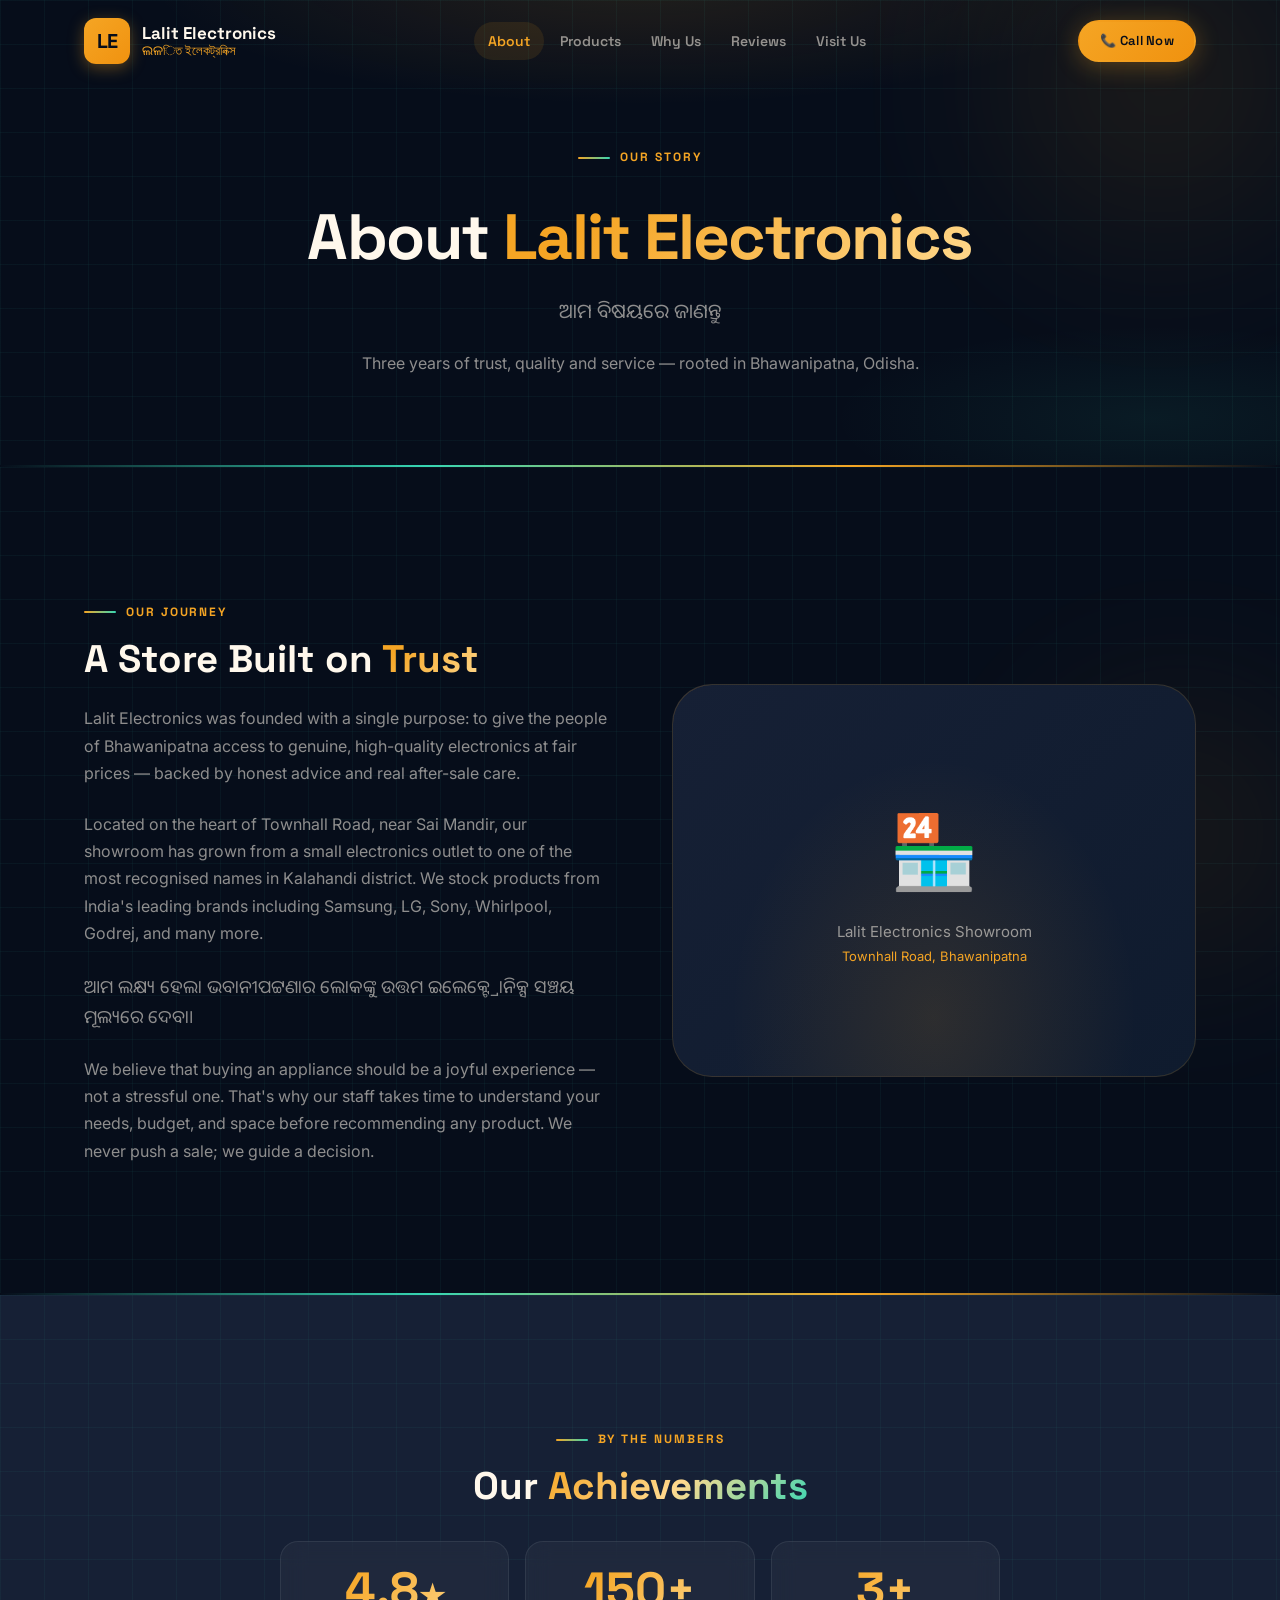
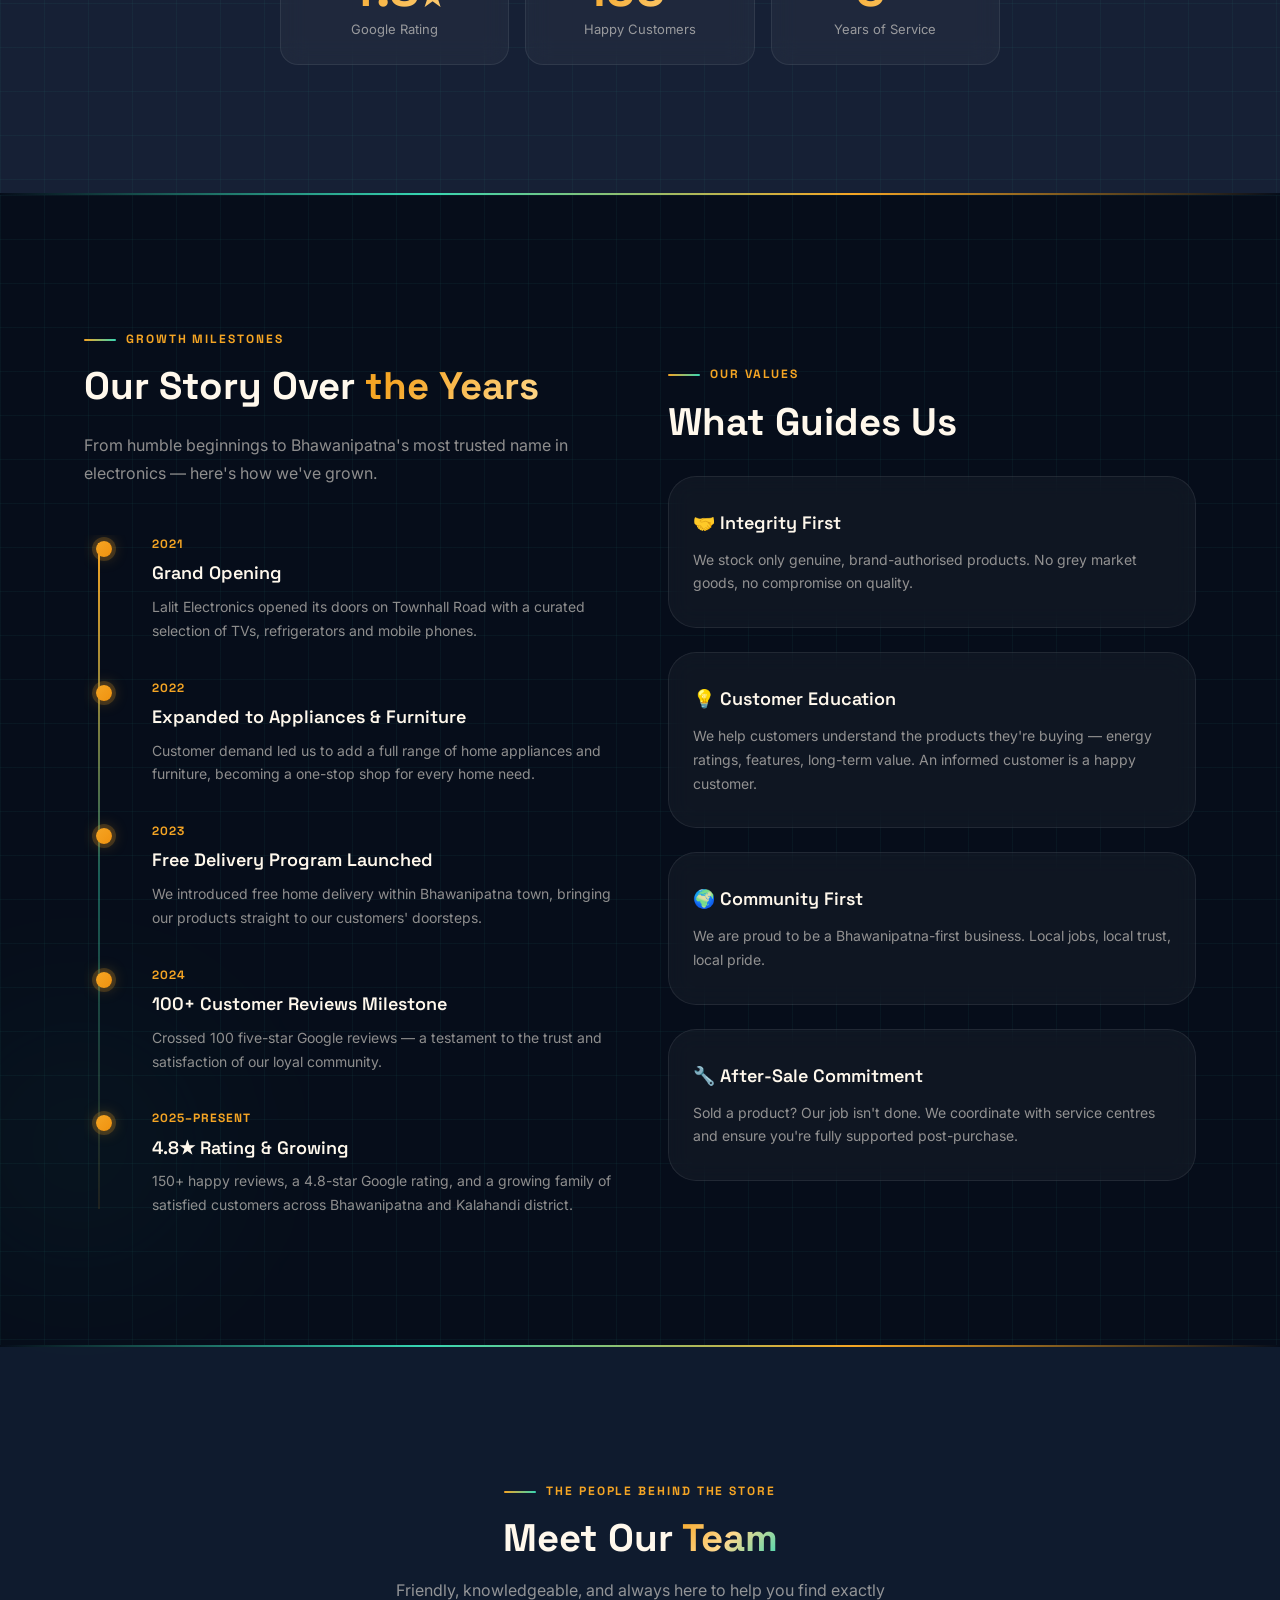
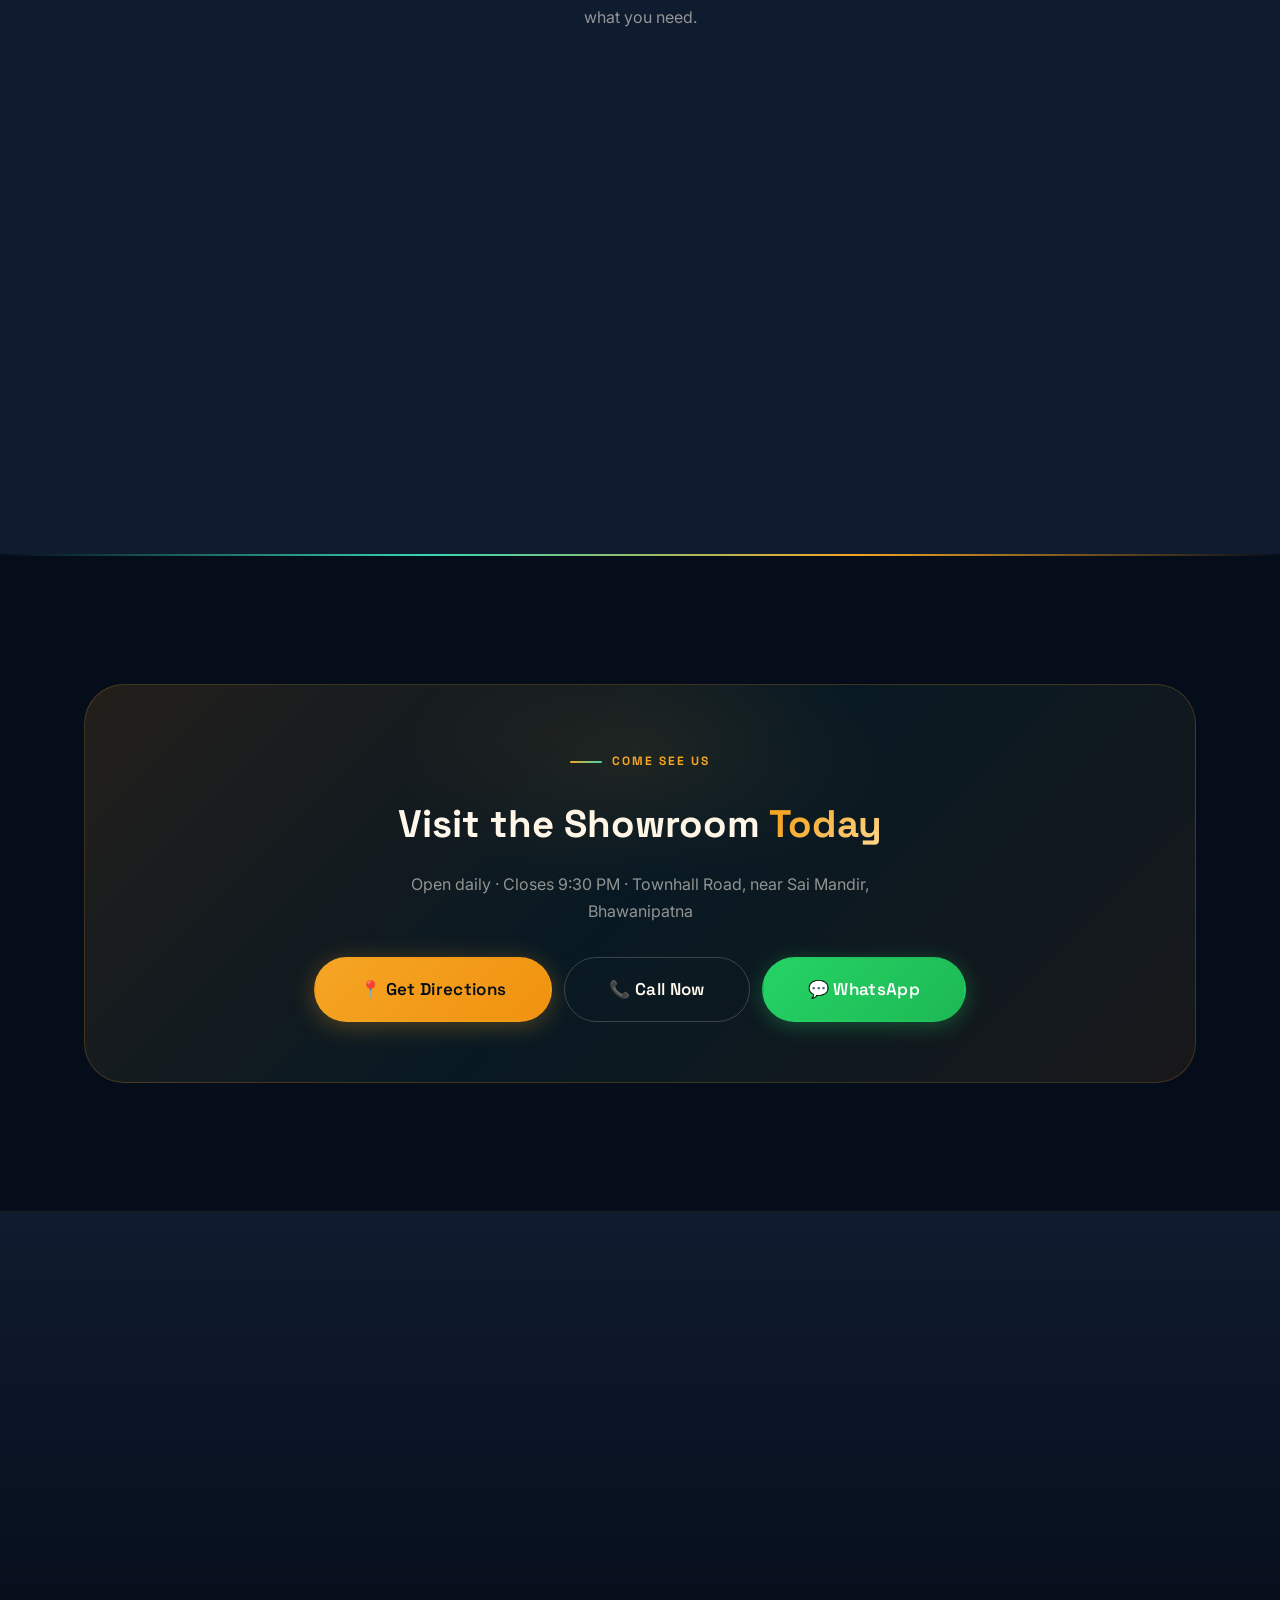
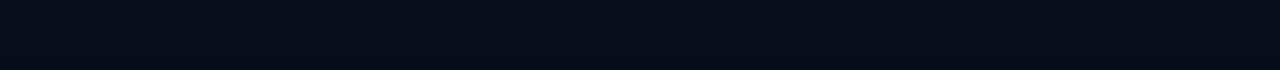
==== commit 0b9fcf9a: "Optimize app for mobile platforms" ====
--- a/about.html
+++ b/about.html
@@ -340,7 +340,7 @@
 </footer>
 
 <!-- ══ STICKY MOBILE BAR ═══════════════════════════════════ -->
-<div id="mobile-bar" role="navigation" aria-label="Quick actions" style="display:flex;">
+<div id="mobile-bar" role="navigation" aria-label="Quick actions">
   <a href="tel:+919777993450"          class="mbar-call" id="mbar-call">📞 Call Now</a>
   <a href="https://wa.me/919777993450" class="mbar-wa"   target="_blank" rel="noopener noreferrer" id="mbar-wa">💬 WhatsApp</a>
 </div>
--- a/styles.css
+++ b/styles.css
@@ -49,7 +49,12 @@
 
 /* ── Reset ─────────────────────────────────────────────── */
 *, *::before, *::after { box-sizing: border-box; margin: 0; padding: 0; }
-html { scroll-behavior: smooth; font-size: 16px; }
+html {
+  scroll-behavior: smooth;
+  font-size: 16px;
+  -webkit-text-size-adjust: 100%;
+  text-size-adjust: 100%;
+}
 body {
   font-family: var(--font-body);
   background: var(--ink);
@@ -58,6 +63,9 @@
   overflow-x: hidden;
 }
 img { display: block; max-width: 100%; }
+a, button, select, input, textarea {
+  -webkit-tap-highlight-color: transparent;
+}
 a { color: inherit; text-decoration: none; }
 ul { list-style: none; }
 button { border: none; background: none; cursor: pointer; font-family: inherit; }
@@ -474,7 +482,7 @@
   justify-content: center;
   align-items: center;
   gap: 5px;
-  width: 42px; height: 42px;
+  width: 48px; height: 48px;
   border-radius: var(--r-md);
   border: 1px solid rgba(255,248,236,.12);
   cursor: pointer;
@@ -775,6 +783,7 @@
   display: flex; gap: 0;
   animation: marquee-scroll 32s linear infinite;
   width: max-content;
+  will-change: transform;
 }
 .marquee-section:hover .marquee-track { animation-play-state: paused; }
 .marquee-item {
@@ -793,8 +802,8 @@
   border-radius: 50%; flex-shrink: 0;
 }
 @keyframes marquee-scroll {
-  from { transform: translateX(0); }
-  to   { transform: translateX(-50%); }
+  from { transform: translate3d(0, 0, 0); }
+  to   { transform: translate3d(-50%, 0, 0); }
 }
 
 /* ====================================================
@@ -998,11 +1007,12 @@
   display: flex; gap: 20px;
   animation: carousel-scroll 44s linear infinite;
   width: max-content;
+  will-change: transform;
 }
 .reviews-track-wrap:hover .reviews-track { animation-play-state: paused; }
 @keyframes carousel-scroll {
-  from { transform: translateX(0); }
-  to   { transform: translateX(-50%); }
+  from { transform: translate3d(0, 0, 0); }
+  to   { transform: translate3d(-50%, 0, 0); }
 }
 
 .review-card {
@@ -1078,6 +1088,12 @@
 }
 .map-embed iframe { width: 100%; height: 100%; border: 0; }
 
+/* Lazy rendering for performance */
+#site-footer, .why-grid, .team-grid, .timeline, .contact-preview-grid, .contact-page-grid {
+  content-visibility: auto;
+  contain-intrinsic-size: 300px;
+}
+
 /* ====================================================
    SECTIONS
    ==================================================== */
@@ -1255,7 +1271,7 @@
 
 .reviews-grid {
   display: grid;
-  grid-template-columns: repeat(auto-fill, minmax(320px,1fr));
+  grid-template-columns: repeat(auto-fill, minmax(min(100%, 290px), 1fr));
   gap: 20px;
 }
 .review-card-full {
@@ -1459,7 +1475,7 @@
   #mobile-bar { display: flex; }
   body { padding-bottom: 72px; }
 
-  .about-split { grid-template-columns: 1fr; }
+  .about-split { grid-template-columns: 1fr; gap: 32px; }
   .categories-grid { grid-template-columns: repeat(2,1fr); }
   .products-grid { grid-template-columns: repeat(2,1fr); }
   .contact-preview-grid { grid-template-columns: 1fr; }
@@ -1472,19 +1488,45 @@
   .hero-stats { flex-direction: column; border-radius: var(--r-xl); }
   .hero-stat { border-right: none; border-bottom: 1px solid var(--glass-border); }
   .hero-stat:last-child { border-bottom: none; }
-  .hero-ctas { flex-direction: column; align-items: center; }
-  .category-tabs { top: 60px; }
+  
+  .hero-ctas {
+    flex-direction: column;
+    align-items: stretch;
+    width: 100%;
+    max-width: 320px;
+    margin-inline: auto;
+  }
+  .hero-ctas .btn {
+    width: 100%;
+  }
+
+  .category-tabs {
+    top: 60px;
+    flex-wrap: nowrap;
+    overflow-x: auto;
+    -webkit-overflow-scrolling: touch;
+    scrollbar-width: none;
+    padding: 12px var(--page-h);
+    margin-inline: calc(-1 * var(--page-h));
+  }
+  .category-tabs::-webkit-scrollbar {
+    display: none;
+  }
+  .cat-tab {
+    padding: 13px 24px;
+    white-space: nowrap;
+  }
 }
 
 @media (max-width: 600px) {
   .products-grid { grid-template-columns: 1fr; }
   .why-grid { grid-template-columns: 1fr; }
   .hero-stats { width: 100%; }
-}
-
-@media (max-width: 420px) {
-  .categories-grid { grid-template-columns: 1fr 1fr; }
   .stats-row { grid-template-columns: 1fr; }
+}
+
+@media (max-width: 480px) {
+  .categories-grid { grid-template-columns: 1fr; }
 }
 
 /* ====================================================
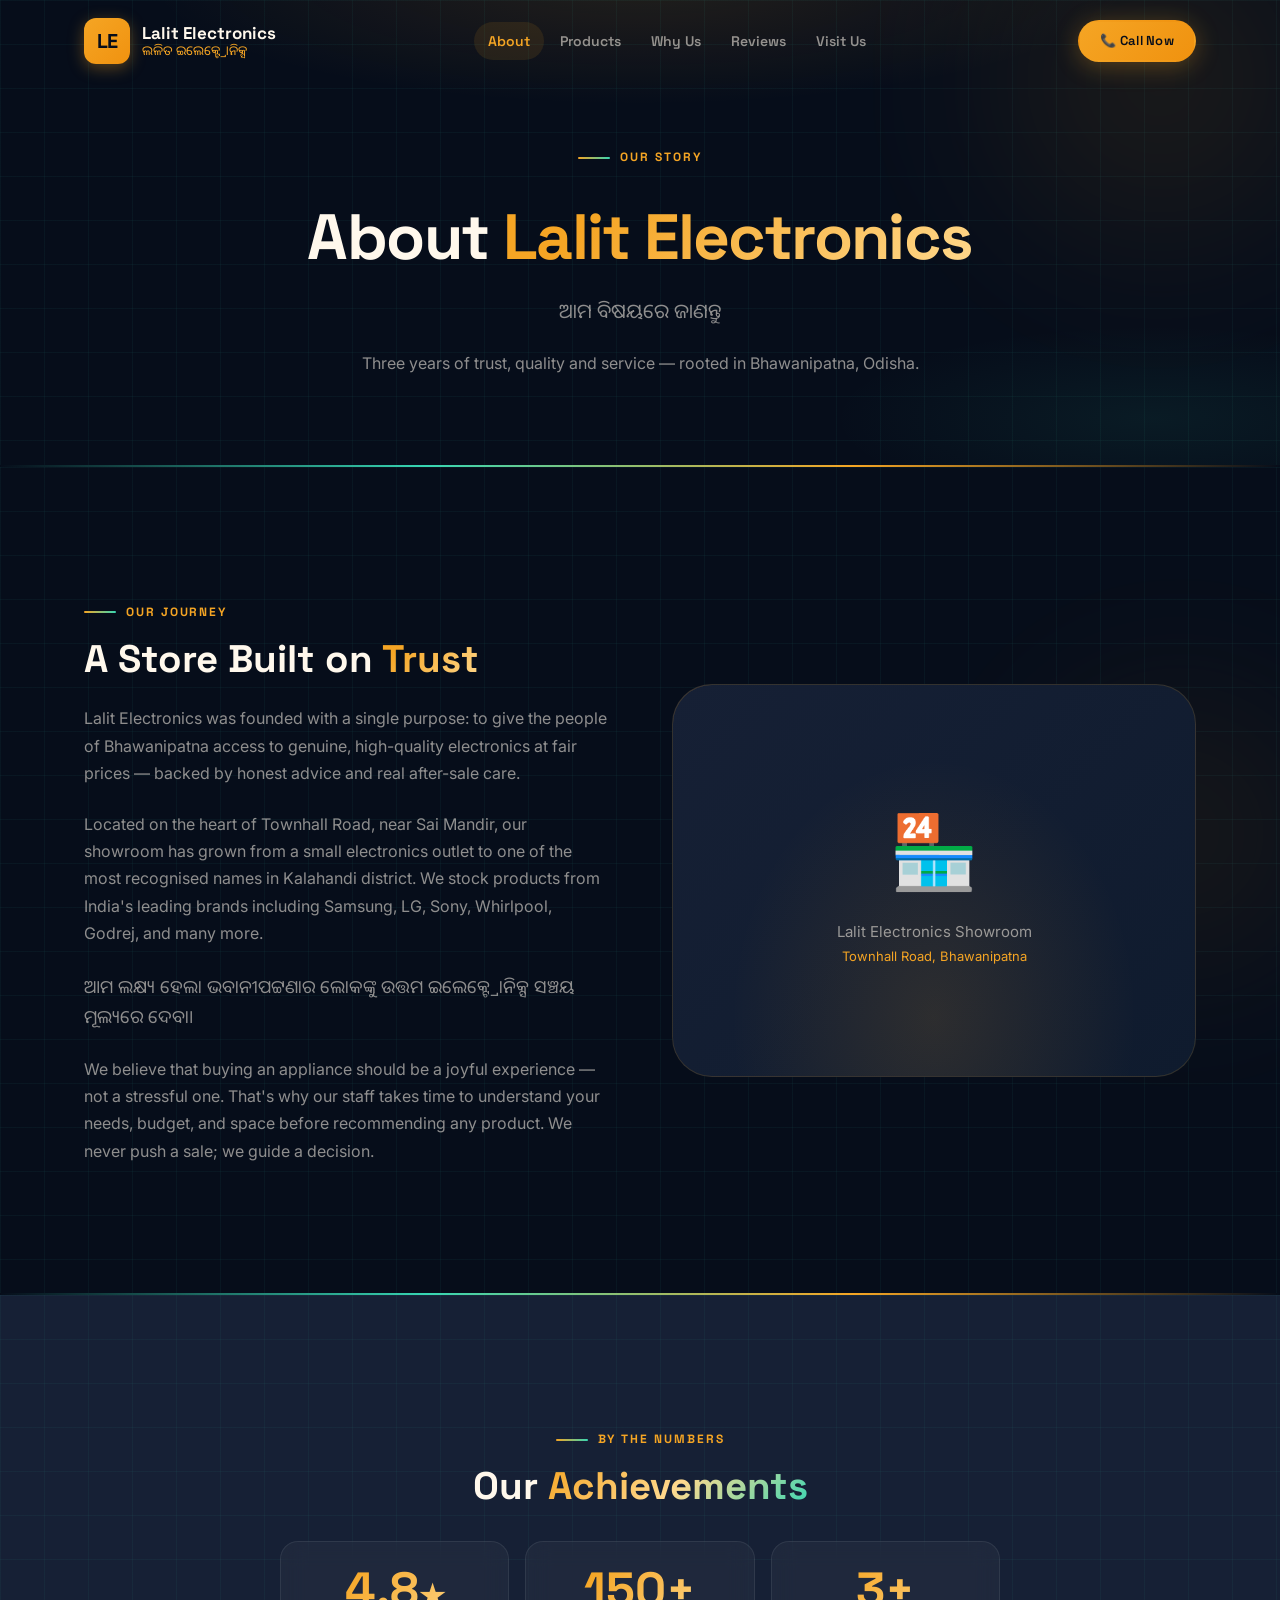
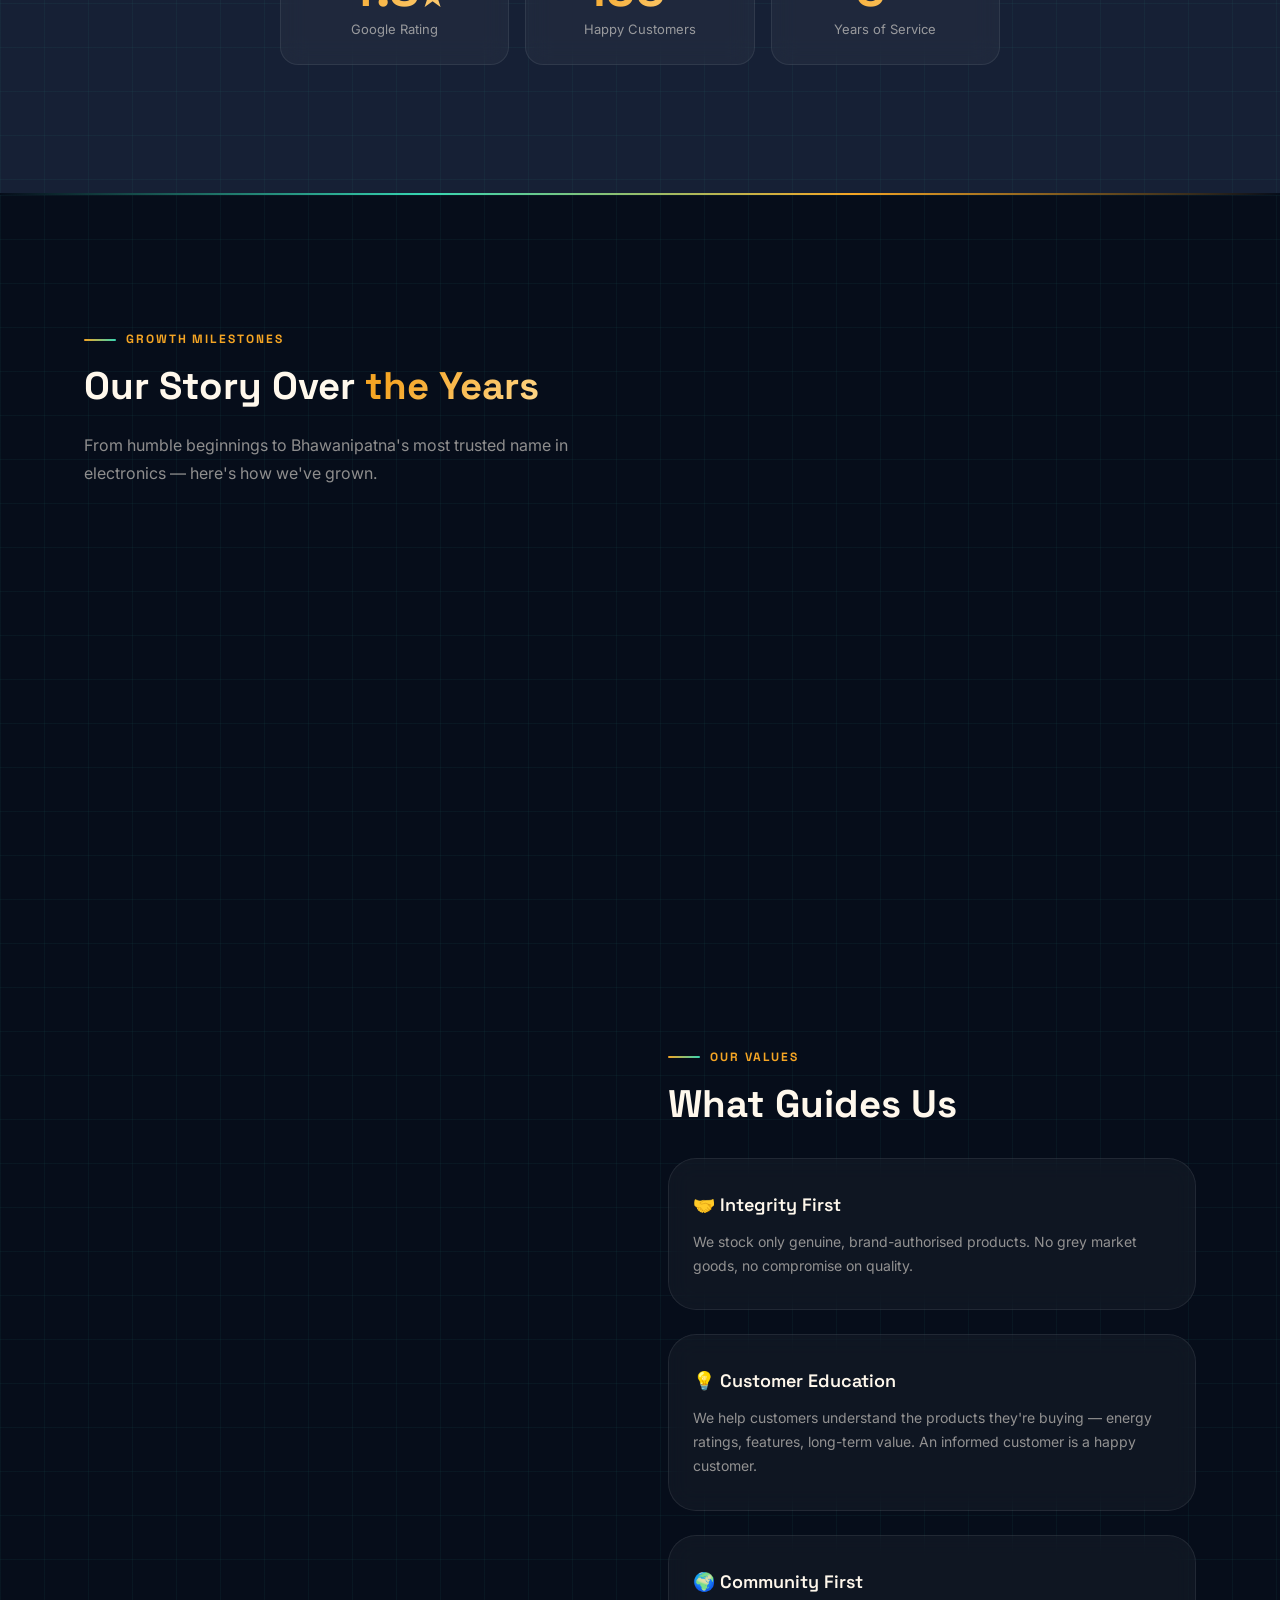
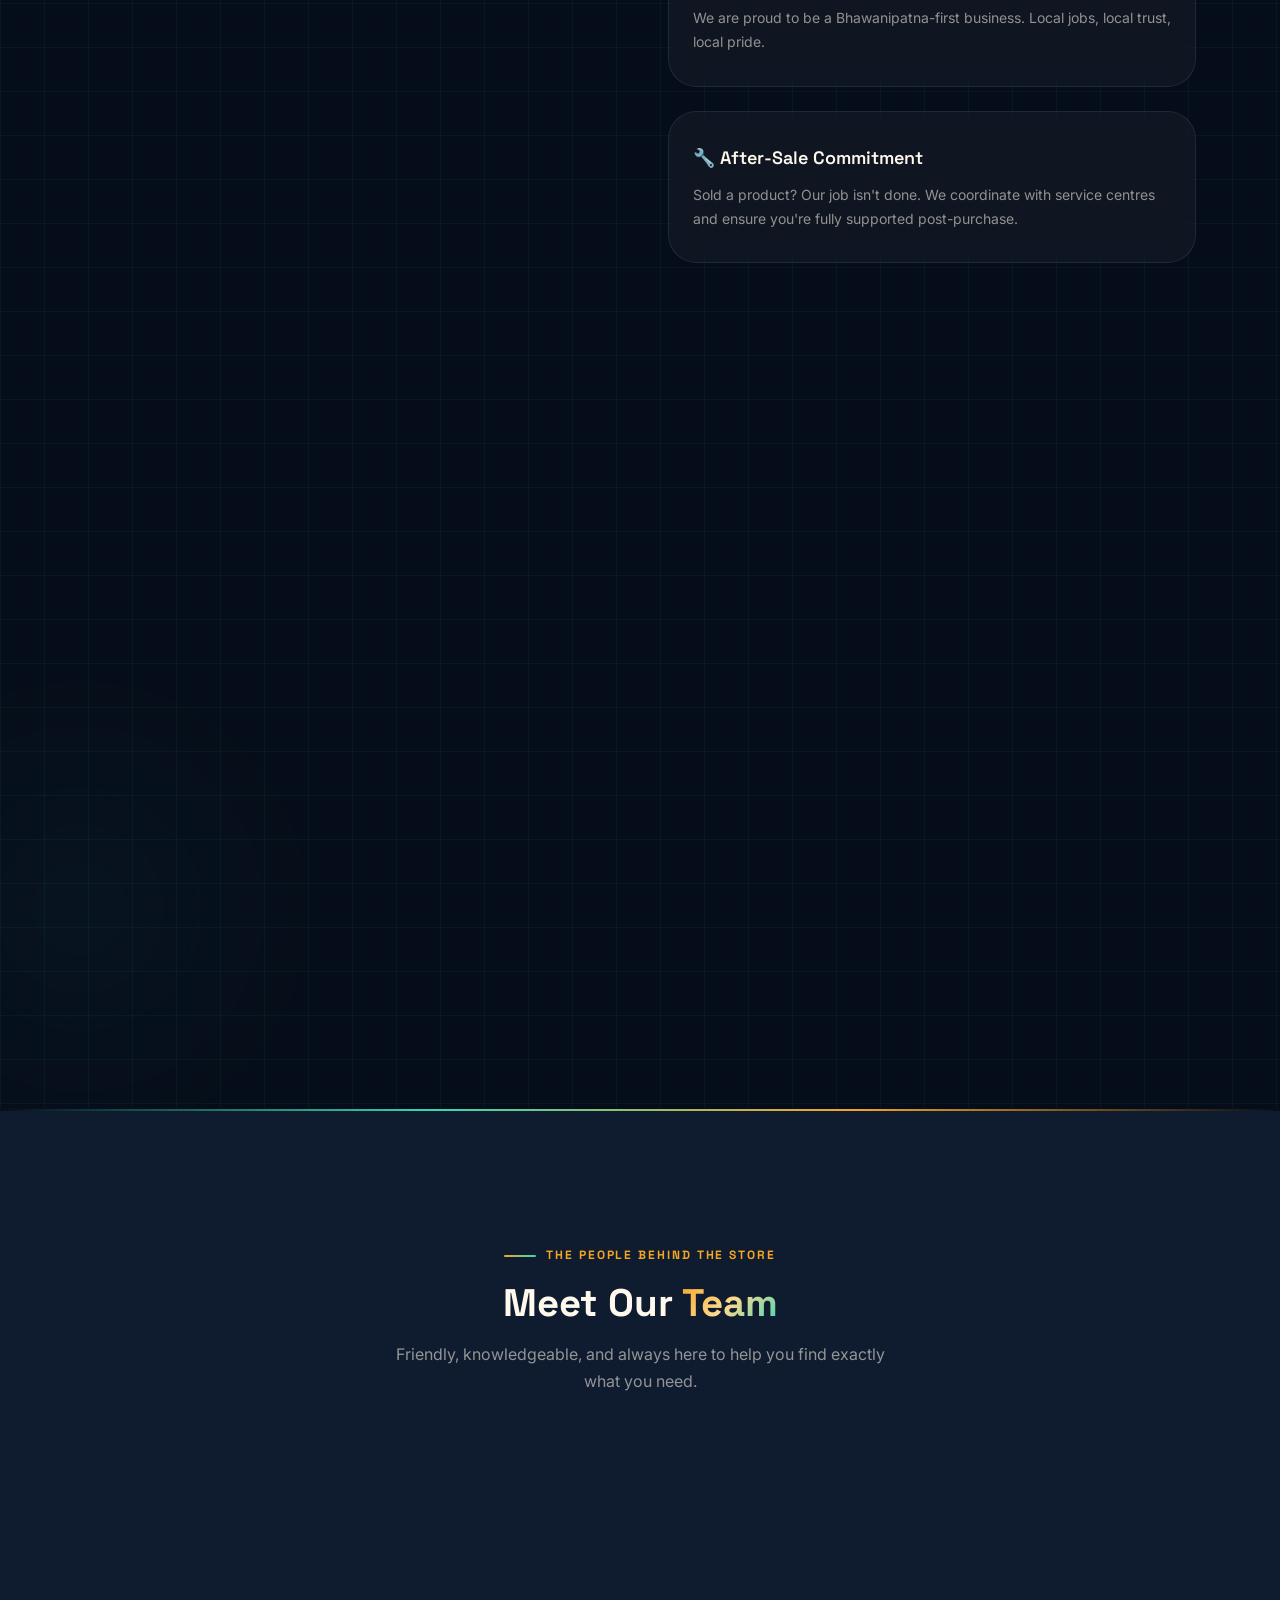
==== commit 62f65b05: "Update page files: about, contact, products, reviews" ====
--- a/about.html
+++ b/about.html
@@ -1,15 +1,19 @@
 <!DOCTYPE html>
 <html lang="en">
+
 <head>
   <meta charset="UTF-8" />
   <meta name="viewport" content="width=device-width, initial-scale=1.0" />
   <title>About Us — Lalit Electronics | Our Story, Bhawanipatna, Odisha</title>
-  <meta name="description" content="Learn about Lalit Electronics (ଲଳিত ইলেকট্রনিক্স) — Bhawanipatna's trusted electronics store since 2021. Our story, team and milestones on Townhall Road, Odisha." />
+  <meta name="description"
+    content="Learn about Lalit Electronics (ଲଳিত ইলেকট্রনিক্স) — Bhawanipatna's trusted electronics store since 2021. Our story, team and milestones on Townhall Road, Odisha." />
   <link rel="canonical" href="https://lalitelectronics.in/about.html" />
 
   <link rel="preconnect" href="https://fonts.googleapis.com" />
   <link rel="preconnect" href="https://fonts.gstatic.com" crossorigin />
-  <link href="https://fonts.googleapis.com/css2?family=Space+Grotesk:wght@400;500;600;700;800&family=Inter:wght@300;400;500;600&family=Noto+Sans+Oriya:wght@400;700&display=swap" rel="stylesheet" />
+  <link
+    href="https://fonts.googleapis.com/css2?family=Space+Grotesk:wght@400;500;600;700;800&family=Inter:wght@300;400;500;600&family=Noto+Sans+Oriya:wght@400;700&display=swap"
+    rel="stylesheet" />
   <link rel="stylesheet" href="styles.css" />
 
   <script type="application/ld+json">
@@ -37,314 +41,355 @@
   }
   </script>
 </head>
+
 <body>
 
-<!-- ══ HEADER ════════════════════════════════════════════ -->
-<header id="site-header" role="banner">
-  <div class="container">
-    <div class="header-inner">
-      <a href="index.html" class="site-logo" aria-label="Lalit Electronics – Home">
-        <div class="logo-mark" aria-hidden="true">LE</div>
-        <div class="logo-text">
-          <span class="logo-en">Lalit Electronics</span>
-          <span class="logo-or">ଲଳিত ইলেকট্রনিক্স</span>
-        </div>
-      </a>
-      <nav class="site-nav" aria-label="Main navigation">
-        <a href="about.html"    data-nav-link>About</a>
-        <a href="products.html" data-nav-link>Products</a>
-        <a href="index.html#why-us">Why Us</a>
-        <a href="reviews.html"  data-nav-link>Reviews</a>
-        <a href="contact.html"  data-nav-link>Visit Us</a>
-      </nav>
-      <div class="header-cta">
-        <a href="tel:+919777993450" class="btn btn-primary btn-sm" id="header-call-btn">📞 Call Now</a>
-        <button class="hamburger" id="hamburger" aria-label="Open menu" aria-expanded="false" aria-controls="mobile-drawer">
-          <span></span><span></span><span></span>
-        </button>
-      </div>
-    </div>
-  </div>
-</header>
-
-<!-- ══ MOBILE DRAWER ══════════════════════════════════════ -->
-<div id="mobile-drawer" role="dialog" aria-label="Navigation menu" aria-modal="true">
-  <a href="index.html" class="site-logo">
-    <div class="logo-mark" aria-hidden="true">LE</div>
-    <div class="logo-text">
-      <span class="logo-en">Lalit Electronics</span>
-      <span class="logo-or">ଲଳিত ইলেকট্রনিক্স</span>
-    </div>
-  </a>
-  <nav class="drawer-nav" aria-label="Mobile navigation">
-    <a href="index.html">Home</a>
-    <a href="about.html"    data-nav-link>About</a>
-    <a href="products.html" data-nav-link>Products</a>
-    <a href="reviews.html"  data-nav-link>Reviews</a>
-    <a href="contact.html"  data-nav-link>Visit Us</a>
-  </nav>
-  <div class="drawer-actions">
-    <a href="tel:+919777993450"           class="btn btn-primary btn-lg"   id="drawer-call-btn">📞 Call Now</a>
-    <a href="https://wa.me/919777993450"  class="btn btn-whatsapp btn-lg"  target="_blank" rel="noopener noreferrer" id="drawer-wa-btn">💬 WhatsApp</a>
-  </div>
-</div>
-
-<main id="main-content">
-
-<!-- ══ PAGE HERO ══════════════════════════════════════════ -->
-<section class="page-hero" aria-labelledby="about-page-heading">
-  <div class="page-hero-bg" aria-hidden="true"></div>
-  <div class="page-hero-circuit" aria-hidden="true"></div>
-  <div class="orb orb-amber" aria-hidden="true" style="position:absolute;width:480px;height:480px;top:-160px;right:-120px;opacity:.45;pointer-events:none;"></div>
-  <div class="container">
-    <div class="hero-inner">
-      <span class="section-label reveal">Our Story</span>
-      <h1 class="display-lg hero-title reveal reveal-delay-1" id="about-page-heading">
-        About <span class="gradient-text-amber">Lalit Electronics</span>
-      </h1>
-      <p class="odia reveal reveal-delay-2" style="color:var(--text-dim);font-size:20px;">ଆମ ବିଷୟରେ ଜାଣନ୍ତୁ</p>
-      <p class="body-md reveal reveal-delay-3" style="color:var(--text-dim);max-width:560px;">
-        Three years of trust, quality and service — rooted in Bhawanipatna, Odisha.
-      </p>
-    </div>
-  </div>
-</section>
-
-<!-- ══ FULL STORY ══════════════════════════════════════════ -->
-<div class="teal-stripe" aria-hidden="true"></div>
-<section class="section-dark circuit-bg" aria-labelledby="story-heading">
-  <div class="orb orb-amber" aria-hidden="true" style="position:absolute;width:400px;height:400px;right:-100px;top:20%;opacity:.4;pointer-events:none;"></div>
-  <div class="container">
-    <div class="about-split">
-      <div class="reveal">
-        <span class="section-label">Our Journey</span>
-        <h2 class="headline-xl" id="story-heading">A Store Built on <span class="gradient-text-amber">Trust</span></h2>
-        <p class="body-md mt-3" style="color:var(--text-dim);">
-          Lalit Electronics was founded with a single purpose: to give the people of Bhawanipatna access to genuine, high-quality electronics at fair prices — backed by honest advice and real after-sale care.
-        </p>
-        <p class="body-md mt-3" style="color:var(--text-dim);">
-          Located on the heart of Townhall Road, near Sai Mandir, our showroom has grown from a small electronics outlet to one of the most recognised names in Kalahandi district. We stock products from India's leading brands including Samsung, LG, Sony, Whirlpool, Godrej, and many more.
-        </p>
-        <p class="odia mt-3" style="color:var(--text-dim);">
-          ଆମ ଲକ୍ଷ୍ୟ ହେଲା ଭବାନୀପଟ୍ଟଣାର ଲୋକଙ୍କୁ ଉତ୍ତମ ଇଲେକ୍ଟ୍ରୋନିକ୍ସ ସଞ୍ଚୟ ମୂଲ୍ୟରେ ଦେବା।
-        </p>
-        <p class="body-md mt-3" style="color:var(--text-dim);">
-          We believe that buying an appliance should be a joyful experience — not a stressful one. That's why our staff takes time to understand your needs, budget, and space before recommending any product. We never push a sale; we guide a decision.
-        </p>
-      </div>
-      <div class="about-visual reveal reveal-delay-2">
-        <div class="visual-icon" aria-hidden="true">🏪</div>
-        <p style="text-align:center;">Lalit Electronics Showroom<br /><span style="color:var(--amber);font-size:13px;">Townhall Road, Bhawanipatna</span></p>
-      </div>
-    </div>
-  </div>
-</section>
-
-<!-- ══ STATS ══════════════════════════════════════════════ -->
-<div class="teal-stripe" aria-hidden="true"></div>
-<section class="section-panel-2 circuit-bg" aria-label="Key statistics">
-  <div class="container">
-    <div class="text-center mb-4">
-      <span class="section-label reveal">By the Numbers</span>
-      <h2 class="headline-xl reveal reveal-delay-1">Our <span class="gradient-text">Achievements</span></h2>
-    </div>
-    <div class="stats-row" style="max-width:720px;margin-inline:auto;grid-template-columns:repeat(3,1fr);">
-      <div class="stat-card reveal">
-        <div class="stat-number">4.8<span style="font-size:.6em">★</span></div>
-        <div class="stat-label">Google Rating</div>
-      </div>
-      <div class="stat-card reveal reveal-delay-1">
-        <div class="stat-number">150+</div>
-        <div class="stat-label">Happy Customers</div>
-      </div>
-      <div class="stat-card reveal reveal-delay-2">
-        <div class="stat-number">3+</div>
-        <div class="stat-label">Years of Service</div>
-      </div>
-    </div>
-  </div>
-</section>
-
-<!-- ══ TIMELINE ════════════════════════════════════════════ -->
-<div class="teal-stripe" aria-hidden="true"></div>
-<section class="section-dark circuit-bg" aria-labelledby="timeline-heading">
-  <div class="orb orb-teal" aria-hidden="true" style="position:absolute;width:400px;height:400px;left:-120px;bottom:0;opacity:.35;pointer-events:none;"></div>
-  <div class="container">
-    <div class="about-split" style="gap:56px;">
-      <div class="reveal">
-        <span class="section-label">Growth Milestones</span>
-        <h2 class="headline-xl" id="timeline-heading">Our Story Over <span class="gradient-text-amber">the Years</span></h2>
-        <p class="body-md mt-3" style="color:var(--text-dim);">
-          From humble beginnings to Bhawanipatna's most trusted name in electronics — here's how we've grown.
-        </p>
-        <div class="timeline mt-6">
-          <div class="timeline-item">
-            <div class="timeline-year">2021</div>
-            <div class="timeline-event">Grand Opening</div>
-            <p class="timeline-desc">Lalit Electronics opened its doors on Townhall Road with a curated selection of TVs, refrigerators and mobile phones.</p>
-          </div>
-          <div class="timeline-item">
-            <div class="timeline-year">2022</div>
-            <div class="timeline-event">Expanded to Appliances &amp; Furniture</div>
-            <p class="timeline-desc">Customer demand led us to add a full range of home appliances and furniture, becoming a one-stop shop for every home need.</p>
-          </div>
-          <div class="timeline-item">
-            <div class="timeline-year">2023</div>
-            <div class="timeline-event">Free Delivery Program Launched</div>
-            <p class="timeline-desc">We introduced free home delivery within Bhawanipatna town, bringing our products straight to our customers' doorsteps.</p>
-          </div>
-          <div class="timeline-item">
-            <div class="timeline-year">2024</div>
-            <div class="timeline-event">100+ Customer Reviews Milestone</div>
-            <p class="timeline-desc">Crossed 100 five-star Google reviews — a testament to the trust and satisfaction of our loyal community.</p>
-          </div>
-          <div class="timeline-item" style="padding-bottom:0;">
-            <div class="timeline-year">2025–Present</div>
-            <div class="timeline-event">4.8★ Rating &amp; Growing</div>
-            <p class="timeline-desc">150+ happy reviews, a 4.8-star Google rating, and a growing family of satisfied customers across Bhawanipatna and Kalahandi district.</p>
-          </div>
-        </div>
-      </div>
-
-      <!-- Values -->
-      <div class="reveal reveal-delay-2">
-        <span class="section-label">Our Values</span>
-        <h2 class="headline-xl">What Guides Us</h2>
-        <div style="display:flex;flex-direction:column;gap:24px;margin-top:32px;">
-          <div class="why-card">
-            <div class="why-title">🤝 Integrity First</div>
-            <p class="why-desc">We stock only genuine, brand-authorised products. No grey market goods, no compromise on quality.</p>
-          </div>
-          <div class="why-card">
-            <div class="why-title">💡 Customer Education</div>
-            <p class="why-desc">We help customers understand the products they're buying — energy ratings, features, long-term value. An informed customer is a happy customer.</p>
-          </div>
-          <div class="why-card">
-            <div class="why-title">🌍 Community First</div>
-            <p class="why-desc">We are proud to be a Bhawanipatna-first business. Local jobs, local trust, local pride.</p>
-          </div>
-          <div class="why-card">
-            <div class="why-title">🔧 After-Sale Commitment</div>
-            <p class="why-desc">Sold a product? Our job isn't done. We coordinate with service centres and ensure you're fully supported post-purchase.</p>
-          </div>
-        </div>
-      </div>
-    </div>
-  </div>
-</section>
-
-<!-- ══ TEAM ════════════════════════════════════════════════ -->
-<div class="teal-stripe" aria-hidden="true"></div>
-<section class="section-panel" aria-labelledby="team-heading">
-  <div class="container">
-    <div class="text-center mb-4">
-      <span class="section-label reveal">The People Behind the Store</span>
-      <h2 class="headline-xl reveal reveal-delay-1" id="team-heading">Meet Our <span class="gradient-text">Team</span></h2>
-      <p class="body-md text-dim mt-2 reveal reveal-delay-2" style="max-width:500px;margin-inline:auto;">
-        Friendly, knowledgeable, and always here to help you find exactly what you need.
-      </p>
-    </div>
-    <div class="team-grid mt-6">
-      <div class="team-card reveal">
-        <div class="team-avatar" aria-label="Lalit, Owner">L</div>
-        <div class="team-name">Lalit</div>
-        <div class="team-role">Founder &amp; Owner</div>
-        <p class="team-bio">Passionate about electronics and customer service, Lalit started the store with a vision to bring quality brands to Bhawanipatna at honest prices.</p>
-      </div>
-      <div class="team-card reveal reveal-delay-1">
-        <div class="team-avatar" style="background:linear-gradient(135deg,#37D6B3,#5de8cb);" aria-label="Arjun, Sales Lead">A</div>
-        <div class="team-name">Arjun</div>
-        <div class="team-role">Senior Sales Executive</div>
-        <p class="team-bio">With 5 years in consumer electronics, Arjun helps customers make the right choice — from energy ratings to feature comparisons.</p>
-      </div>
-      <div class="team-card reveal reveal-delay-2">
-        <div class="team-avatar" style="background:linear-gradient(135deg,#a855f7,#c084fc);" aria-label="Meera, Customer Relations">M</div>
-        <div class="team-name">Meera</div>
-        <div class="team-role">Customer Relations</div>
-        <p class="team-bio">Meera ensures every customer leaves with a smile. She handles queries, delivery coordination and post-sale support with warmth and efficiency.</p>
-      </div>
-    </div>
-  </div>
-</section>
-
-<!-- ══ CTA BANNER ══════════════════════════════════════════ -->
-<div class="teal-stripe" aria-hidden="true"></div>
-<section class="section-dark" aria-labelledby="about-cta-heading">
-  <div class="container">
-    <div class="cta-banner reveal">
-      <span class="section-label text-center" style="justify-content:center;">Come See Us</span>
-      <h2 class="headline-xl mt-2" id="about-cta-heading">Visit the Showroom <span class="gradient-text-amber">Today</span></h2>
-      <p class="body-md mt-3" style="color:var(--text-dim);max-width:480px;margin-inline:auto;">
-        Open daily · Closes 9:30 PM · Townhall Road, near Sai Mandir, Bhawanipatna
-      </p>
-      <div style="display:flex;gap:12px;flex-wrap:wrap;justify-content:center;margin-top:32px;">
-        <a href="contact.html"                 class="btn btn-primary btn-lg"  id="about-cta-visit">📍 Get Directions</a>
-        <a href="tel:+919777993450"            class="btn btn-outline btn-lg"  id="about-cta-call">📞 Call Now</a>
-        <a href="https://wa.me/919777993450"   class="btn btn-whatsapp btn-lg" target="_blank" rel="noopener noreferrer" id="about-cta-wa">💬 WhatsApp</a>
-      </div>
-    </div>
-  </div>
-</section>
-
-</main>
-
-<!-- ══ FOOTER ═════════════════════════════════════════════ -->
-<footer id="site-footer" role="contentinfo">
-  <div class="container">
-    <div class="footer-grid">
-      <div class="footer-brand">
-        <a href="index.html" class="site-logo" aria-label="Lalit Electronics Home">
+  <!-- ══ HEADER ════════════════════════════════════════════ -->
+  <header id="site-header" role="banner">
+    <div class="container">
+      <div class="header-inner">
+        <a href="index.html" class="site-logo" aria-label="Lalit Electronics – Home">
           <div class="logo-mark" aria-hidden="true">LE</div>
           <div class="logo-text">
             <span class="logo-en">Lalit Electronics</span>
-            <span class="logo-or">ଲଳিত ইলেকট্রনিক্স</span>
+            <span class="logo-or">ଲଳିତ ଇଲେକ୍ଟ୍ରୋନିକ୍ସ</span>
           </div>
         </a>
-        <p class="footer-desc">Bhawanipatna's most trusted electronics &amp; appliances showroom. Quality products, honest pricing, free local delivery.</p>
-        <div style="margin-top:16px;"><div class="rating-pill" style="font-size:13px;"><span class="stars">★★★★★</span> 4.8 · 150+ Reviews</div></div>
-      </div>
-      <div>
-        <div class="footer-heading">Quick Links</div>
-        <ul class="footer-links">
-          <li><a href="index.html">Home</a></li>
-          <li><a href="about.html">About Us</a></li>
-          <li><a href="products.html">Products</a></li>
-          <li><a href="reviews.html">Reviews</a></li>
-          <li><a href="contact.html">Visit Us</a></li>
-        </ul>
-      </div>
-      <div>
-        <div class="footer-heading">Categories</div>
-        <ul class="footer-links">
-          <li><a href="products.html#televisions">Televisions</a></li>
-          <li><a href="products.html#refrigerators">Refrigerators</a></li>
-          <li><a href="products.html#washing-machines">Washing Machines</a></li>
-          <li><a href="products.html#mobile-phones">Mobile Phones</a></li>
-          <li><a href="products.html#home-appliances">Home Appliances</a></li>
-          <li><a href="products.html#furniture">Furniture</a></li>
-        </ul>
-      </div>
-      <div>
-        <div class="footer-heading">Contact</div>
-        <a href="tel:+919777993450" class="footer-contact-item" id="footer-phone"><span class="icon" aria-hidden="true">📞</span><span>097779 93450</span></a>
-        <a href="https://wa.me/919777993450" class="footer-contact-item" target="_blank" rel="noopener noreferrer" id="footer-wa"><span class="icon" aria-hidden="true">💬</span><span>WhatsApp Us</span></a>
-        <div class="footer-contact-item"><span class="icon" aria-hidden="true">📍</span><span>Townhall Road, near Sai Mandir, Bhawanipatna, Odisha 766001</span></div>
-        <div class="footer-contact-item"><span class="icon" aria-hidden="true">⏰</span><span>Open Daily · Closes 9:30 PM</span></div>
+        <nav class="site-nav" aria-label="Main navigation">
+          <a href="about.html" data-nav-link>About</a>
+          <a href="products.html" data-nav-link>Products</a>
+          <a href="index.html#why-us">Why Us</a>
+          <a href="reviews.html" data-nav-link>Reviews</a>
+          <a href="contact.html" data-nav-link>Visit Us</a>
+        </nav>
+        <div class="header-cta">
+          <a href="tel:+919777993450" class="btn btn-primary btn-sm" id="header-call-btn">📞 Call Now</a>
+          <button class="hamburger" id="hamburger" aria-label="Open menu" aria-expanded="false"
+            aria-controls="mobile-drawer">
+            <span></span><span></span><span></span>
+          </button>
+        </div>
       </div>
     </div>
-    <div class="footer-bottom">
-      <p class="footer-copy">&copy; <span class="footer-year">2026</span> Lalit Electronics. All rights reserved.</p>
-      <p class="footer-copy" style="color:rgba(255,248,236,.3);">Townhall Road, Bhawanipatna, Odisha</p>
+  </header>
+
+  <!-- ══ MOBILE DRAWER ══════════════════════════════════════ -->
+  <div id="mobile-drawer" role="dialog" aria-label="Navigation menu" aria-modal="true">
+    <a href="index.html" class="site-logo">
+      <div class="logo-mark" aria-hidden="true">LE</div>
+      <div class="logo-text">
+        <span class="logo-en">Lalit Electronics</span>
+        <span class="logo-or">ଲଳିତ ଇଲେକ୍ଟ୍ରୋନିକ୍ସ</span>
+      </div>
+    </a>
+    <nav class="drawer-nav" aria-label="Mobile navigation">
+      <a href="index.html">Home</a>
+      <a href="about.html" data-nav-link>About</a>
+      <a href="products.html" data-nav-link>Products</a>
+      <a href="reviews.html" data-nav-link>Reviews</a>
+      <a href="contact.html" data-nav-link>Visit Us</a>
+    </nav>
+    <div class="drawer-actions">
+      <a href="tel:+919777993450" class="btn btn-primary btn-lg" id="drawer-call-btn">📞 Call Now</a>
+      <a href="https://wa.me/919777993450" class="btn btn-whatsapp btn-lg" target="_blank" rel="noopener noreferrer"
+        id="drawer-wa-btn">💬 WhatsApp</a>
     </div>
   </div>
-</footer>
-
-<!-- ══ STICKY MOBILE BAR ═══════════════════════════════════ -->
-<div id="mobile-bar" role="navigation" aria-label="Quick actions">
-  <a href="tel:+919777993450"          class="mbar-call" id="mbar-call">📞 Call Now</a>
-  <a href="https://wa.me/919777993450" class="mbar-wa"   target="_blank" rel="noopener noreferrer" id="mbar-wa">💬 WhatsApp</a>
-</div>
-
-<script src="script.js"></script>
+
+  <main id="main-content">
+
+    <!-- ══ PAGE HERO ══════════════════════════════════════════ -->
+    <section class="page-hero" aria-labelledby="about-page-heading">
+      <div class="page-hero-bg" aria-hidden="true"></div>
+      <div class="page-hero-circuit" aria-hidden="true"></div>
+      <div class="orb orb-amber" aria-hidden="true"
+        style="position:absolute;width:480px;height:480px;top:-160px;right:-120px;opacity:.45;pointer-events:none;">
+      </div>
+      <div class="container">
+        <div class="hero-inner">
+          <span class="section-label reveal">Our Story</span>
+          <h1 class="display-lg hero-title reveal reveal-delay-1" id="about-page-heading">
+            About <span class="gradient-text-amber">Lalit Electronics</span>
+          </h1>
+          <p class="odia reveal reveal-delay-2" style="color:var(--text-dim);font-size:20px;">ଆମ ବିଷୟରେ ଜାଣନ୍ତୁ</p>
+          <p class="body-md reveal reveal-delay-3" style="color:var(--text-dim);max-width:560px;">
+            Three years of trust, quality and service — rooted in Bhawanipatna, Odisha.
+          </p>
+        </div>
+      </div>
+    </section>
+
+    <!-- ══ FULL STORY ══════════════════════════════════════════ -->
+    <div class="teal-stripe" aria-hidden="true"></div>
+    <section class="section-dark circuit-bg" aria-labelledby="story-heading">
+      <div class="orb orb-amber" aria-hidden="true"
+        style="position:absolute;width:400px;height:400px;right:-100px;top:20%;opacity:.4;pointer-events:none;"></div>
+      <div class="container">
+        <div class="about-split">
+          <div class="reveal">
+            <span class="section-label">Our Journey</span>
+            <h2 class="headline-xl" id="story-heading">A Store Built on <span class="gradient-text-amber">Trust</span>
+            </h2>
+            <p class="body-md mt-3" style="color:var(--text-dim);">
+              Lalit Electronics was founded with a single purpose: to give the people of Bhawanipatna access to genuine,
+              high-quality electronics at fair prices — backed by honest advice and real after-sale care.
+            </p>
+            <p class="body-md mt-3" style="color:var(--text-dim);">
+              Located on the heart of Townhall Road, near Sai Mandir, our showroom has grown from a small electronics
+              outlet to one of the most recognised names in Kalahandi district. We stock products from India's leading
+              brands including Samsung, LG, Sony, Whirlpool, Godrej, and many more.
+            </p>
+            <p class="odia mt-3" style="color:var(--text-dim);">
+              ଆମ ଲକ୍ଷ୍ୟ ହେଲା ଭବାନୀପଟ୍ଟଣାର ଲୋକଙ୍କୁ ଉତ୍ତମ ଇଲେକ୍ଟ୍ରୋନିକ୍ସ ସଞ୍ଚୟ ମୂଲ୍ୟରେ ଦେବା।
+            </p>
+            <p class="body-md mt-3" style="color:var(--text-dim);">
+              We believe that buying an appliance should be a joyful experience — not a stressful one. That's why our
+              staff takes time to understand your needs, budget, and space before recommending any product. We never
+              push a sale; we guide a decision.
+            </p>
+          </div>
+          <div class="about-visual reveal reveal-delay-2">
+            <div class="visual-icon" aria-hidden="true">🏪</div>
+            <p style="text-align:center;">Lalit Electronics Showroom<br /><span
+                style="color:var(--amber);font-size:13px;">Townhall Road, Bhawanipatna</span></p>
+          </div>
+        </div>
+      </div>
+    </section>
+
+    <!-- ══ STATS ══════════════════════════════════════════════ -->
+    <div class="teal-stripe" aria-hidden="true"></div>
+    <section class="section-panel-2 circuit-bg" aria-label="Key statistics">
+      <div class="container">
+        <div class="text-center mb-4">
+          <span class="section-label reveal">By the Numbers</span>
+          <h2 class="headline-xl reveal reveal-delay-1">Our <span class="gradient-text">Achievements</span></h2>
+        </div>
+        <div class="stats-row" style="max-width:720px;margin-inline:auto;grid-template-columns:repeat(3,1fr);">
+          <div class="stat-card reveal">
+            <div class="stat-number">4.8<span style="font-size:.6em">★</span></div>
+            <div class="stat-label">Google Rating</div>
+          </div>
+          <div class="stat-card reveal reveal-delay-1">
+            <div class="stat-number">150+</div>
+            <div class="stat-label">Happy Customers</div>
+          </div>
+          <div class="stat-card reveal reveal-delay-2">
+            <div class="stat-number">3+</div>
+            <div class="stat-label">Years of Service</div>
+          </div>
+        </div>
+      </div>
+    </section>
+
+    <!-- ══ TIMELINE ════════════════════════════════════════════ -->
+    <div class="teal-stripe" aria-hidden="true"></div>
+    <section class="section-dark circuit-bg" aria-labelledby="timeline-heading">
+      <div class="orb orb-teal" aria-hidden="true"
+        style="position:absolute;width:400px;height:400px;left:-120px;bottom:0;opacity:.35;pointer-events:none;"></div>
+      <div class="container">
+        <div class="about-split" style="gap:56px;">
+          <div class="reveal">
+            <span class="section-label">Growth Milestones</span>
+            <h2 class="headline-xl" id="timeline-heading">Our Story Over <span class="gradient-text-amber">the
+                Years</span></h2>
+            <p class="body-md mt-3" style="color:var(--text-dim);">
+              From humble beginnings to Bhawanipatna's most trusted name in electronics — here's how we've grown.
+            </p>
+            <div class="timeline mt-6">
+              <div class="timeline-item">
+                <div class="timeline-year">2021</div>
+                <div class="timeline-event">Grand Opening</div>
+                <p class="timeline-desc">Lalit Electronics opened its doors on Townhall Road with a curated selection of
+                  TVs, refrigerators and mobile phones.</p>
+              </div>
+              <div class="timeline-item">
+                <div class="timeline-year">2022</div>
+                <div class="timeline-event">Expanded to Appliances &amp; Furniture</div>
+                <p class="timeline-desc">Customer demand led us to add a full range of home appliances and furniture,
+                  becoming a one-stop shop for every home need.</p>
+              </div>
+              <div class="timeline-item">
+                <div class="timeline-year">2023</div>
+                <div class="timeline-event">Free Delivery Program Launched</div>
+                <p class="timeline-desc">We introduced free home delivery within Bhawanipatna town, bringing our
+                  products straight to our customers' doorsteps.</p>
+              </div>
+              <div class="timeline-item">
+                <div class="timeline-year">2024</div>
+                <div class="timeline-event">100+ Customer Reviews Milestone</div>
+                <p class="timeline-desc">Crossed 100 five-star Google reviews — a testament to the trust and
+                  satisfaction of our loyal community.</p>
+              </div>
+              <div class="timeline-item" style="padding-bottom:0;">
+                <div class="timeline-year">2025–Present</div>
+                <div class="timeline-event">4.8★ Rating &amp; Growing</div>
+                <p class="timeline-desc">150+ happy reviews, a 4.8-star Google rating, and a growing family of satisfied
+                  customers across Bhawanipatna and Kalahandi district.</p>
+              </div>
+            </div>
+          </div>
+
+          <!-- Values -->
+          <div class="reveal reveal-delay-2">
+            <span class="section-label">Our Values</span>
+            <h2 class="headline-xl">What Guides Us</h2>
+            <div style="display:flex;flex-direction:column;gap:24px;margin-top:32px;">
+              <div class="why-card">
+                <div class="why-title">🤝 Integrity First</div>
+                <p class="why-desc">We stock only genuine, brand-authorised products. No grey market goods, no
+                  compromise on quality.</p>
+              </div>
+              <div class="why-card">
+                <div class="why-title">💡 Customer Education</div>
+                <p class="why-desc">We help customers understand the products they're buying — energy ratings, features,
+                  long-term value. An informed customer is a happy customer.</p>
+              </div>
+              <div class="why-card">
+                <div class="why-title">🌍 Community First</div>
+                <p class="why-desc">We are proud to be a Bhawanipatna-first business. Local jobs, local trust, local
+                  pride.</p>
+              </div>
+              <div class="why-card">
+                <div class="why-title">🔧 After-Sale Commitment</div>
+                <p class="why-desc">Sold a product? Our job isn't done. We coordinate with service centres and ensure
+                  you're fully supported post-purchase.</p>
+              </div>
+            </div>
+          </div>
+        </div>
+      </div>
+    </section>
+
+    <!-- ══ TEAM ════════════════════════════════════════════════ -->
+    <div class="teal-stripe" aria-hidden="true"></div>
+    <section class="section-panel" aria-labelledby="team-heading">
+      <div class="container">
+        <div class="text-center mb-4">
+          <span class="section-label reveal">The People Behind the Store</span>
+          <h2 class="headline-xl reveal reveal-delay-1" id="team-heading">Meet Our <span
+              class="gradient-text">Team</span></h2>
+          <p class="body-md text-dim mt-2 reveal reveal-delay-2" style="max-width:500px;margin-inline:auto;">
+            Friendly, knowledgeable, and always here to help you find exactly what you need.
+          </p>
+        </div>
+        <div class="team-grid mt-6">
+          <div class="team-card reveal">
+            <div class="team-avatar" aria-label="Lalit, Owner">L</div>
+            <div class="team-name">Lalit</div>
+            <div class="team-role">Founder &amp; Owner</div>
+            <p class="team-bio">Passionate about electronics and customer service, Lalit started the store with a vision
+              to bring quality brands to Bhawanipatna at honest prices.</p>
+          </div>
+          <div class="team-card reveal reveal-delay-1">
+            <div class="team-avatar" style="background:linear-gradient(135deg,#37D6B3,#5de8cb);"
+              aria-label="Arjun, Sales Lead">A</div>
+            <div class="team-name">Arjun</div>
+            <div class="team-role">Senior Sales Executive</div>
+            <p class="team-bio">With 5 years in consumer electronics, Arjun helps customers make the right choice — from
+              energy ratings to feature comparisons.</p>
+          </div>
+          <div class="team-card reveal reveal-delay-2">
+            <div class="team-avatar" style="background:linear-gradient(135deg,#a855f7,#c084fc);"
+              aria-label="Meera, Customer Relations">M</div>
+            <div class="team-name">Meera</div>
+            <div class="team-role">Customer Relations</div>
+            <p class="team-bio">Meera ensures every customer leaves with a smile. She handles queries, delivery
+              coordination and post-sale support with warmth and efficiency.</p>
+          </div>
+        </div>
+      </div>
+    </section>
+
+    <!-- ══ CTA BANNER ══════════════════════════════════════════ -->
+    <div class="teal-stripe" aria-hidden="true"></div>
+    <section class="section-dark" aria-labelledby="about-cta-heading">
+      <div class="container">
+        <div class="cta-banner reveal">
+          <span class="section-label text-center" style="justify-content:center;">Come See Us</span>
+          <h2 class="headline-xl mt-2" id="about-cta-heading">Visit the Showroom <span
+              class="gradient-text-amber">Today</span></h2>
+          <p class="body-md mt-3" style="color:var(--text-dim);max-width:480px;margin-inline:auto;">
+            Open daily · Closes 9:30 PM · Townhall Road, near Sai Mandir, Bhawanipatna
+          </p>
+          <div style="display:flex;gap:12px;flex-wrap:wrap;justify-content:center;margin-top:32px;">
+            <a href="contact.html" class="btn btn-primary btn-lg" id="about-cta-visit">📍 Get Directions</a>
+            <a href="tel:+919777993450" class="btn btn-outline btn-lg" id="about-cta-call">📞 Call Now</a>
+            <a href="https://wa.me/919777993450" class="btn btn-whatsapp btn-lg" target="_blank"
+              rel="noopener noreferrer" id="about-cta-wa">💬 WhatsApp</a>
+          </div>
+        </div>
+      </div>
+    </section>
+
+  </main>
+
+  <!-- ══ FOOTER ═════════════════════════════════════════════ -->
+  <footer id="site-footer" role="contentinfo">
+    <div class="container">
+      <div class="footer-grid">
+        <div class="footer-brand">
+          <a href="index.html" class="site-logo" aria-label="Lalit Electronics Home">
+            <div class="logo-mark" aria-hidden="true">LE</div>
+            <div class="logo-text">
+              <span class="logo-en">Lalit Electronics</span>
+              <span class="logo-or">ଲଳিত ইলেকট্রনিক্স</span>
+            </div>
+          </a>
+          <p class="footer-desc">Bhawanipatna's most trusted electronics &amp; appliances showroom. Quality products,
+            honest pricing, free local delivery.</p>
+          <div style="margin-top:16px;">
+            <div class="rating-pill" style="font-size:13px;"><span class="stars">★★★★★</span> 4.8 · 150+ Reviews</div>
+          </div>
+        </div>
+        <div>
+          <div class="footer-heading">Quick Links</div>
+          <ul class="footer-links">
+            <li><a href="index.html">Home</a></li>
+            <li><a href="about.html">About Us</a></li>
+            <li><a href="products.html">Products</a></li>
+            <li><a href="reviews.html">Reviews</a></li>
+            <li><a href="contact.html">Visit Us</a></li>
+          </ul>
+        </div>
+        <div>
+          <div class="footer-heading">Categories</div>
+          <ul class="footer-links">
+            <li><a href="products.html#televisions">Televisions</a></li>
+            <li><a href="products.html#refrigerators">Refrigerators</a></li>
+            <li><a href="products.html#washing-machines">Washing Machines</a></li>
+            <li><a href="products.html#mobile-phones">Mobile Phones</a></li>
+            <li><a href="products.html#home-appliances">Home Appliances</a></li>
+            <li><a href="products.html#furniture">Furniture</a></li>
+          </ul>
+        </div>
+        <div>
+          <div class="footer-heading">Contact</div>
+          <a href="tel:+919777993450" class="footer-contact-item" id="footer-phone"><span class="icon"
+              aria-hidden="true">📞</span><span>097779 93450</span></a>
+          <a href="https://wa.me/919777993450" class="footer-contact-item" target="_blank" rel="noopener noreferrer"
+            id="footer-wa"><span class="icon" aria-hidden="true">💬</span><span>WhatsApp Us</span></a>
+          <div class="footer-contact-item"><span class="icon" aria-hidden="true">📍</span><span>Townhall Road, near Sai
+              Mandir, Bhawanipatna, Odisha 766001</span></div>
+          <div class="footer-contact-item"><span class="icon" aria-hidden="true">⏰</span><span>Open Daily · Closes 9:30
+              PM</span></div>
+        </div>
+      </div>
+      <div class="footer-bottom">
+        <p class="footer-copy">&copy; <span class="footer-year">2026</span> Lalit Electronics. All rights reserved.</p>
+        <p class="footer-copy" style="color:rgba(255,248,236,.3);">Townhall Road, Bhawanipatna, Odisha</p>
+      </div>
+    </div>
+  </footer>
+
+  <!-- ══ STICKY MOBILE BAR ═══════════════════════════════════ -->
+  <div id="mobile-bar" role="navigation" aria-label="Quick actions">
+    <a href="tel:+919777993450" class="mbar-call" id="mbar-call">📞 Call Now</a>
+    <a href="https://wa.me/919777993450" class="mbar-wa" target="_blank" rel="noopener noreferrer" id="mbar-wa">💬
+      WhatsApp</a>
+  </div>
+
+  <script src="script.js"></script>
 </body>
-</html>
+
+</html>
